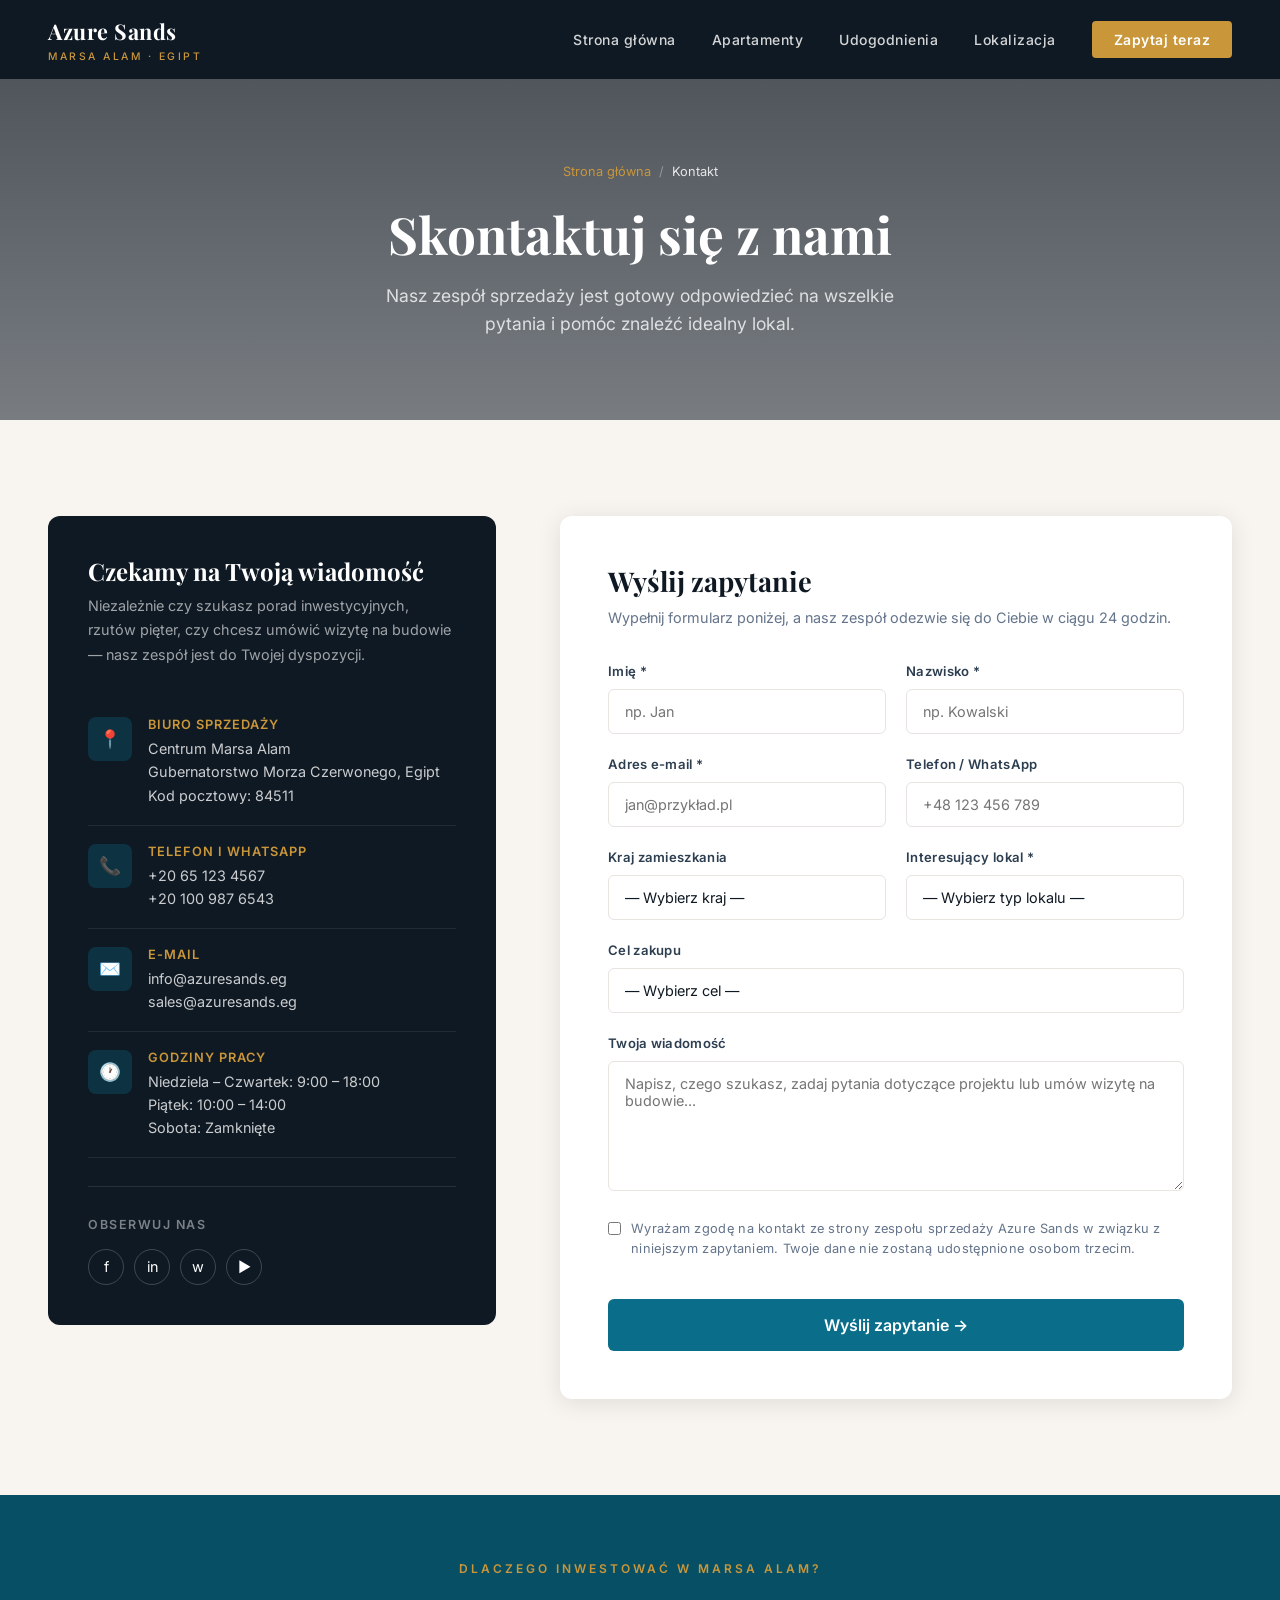
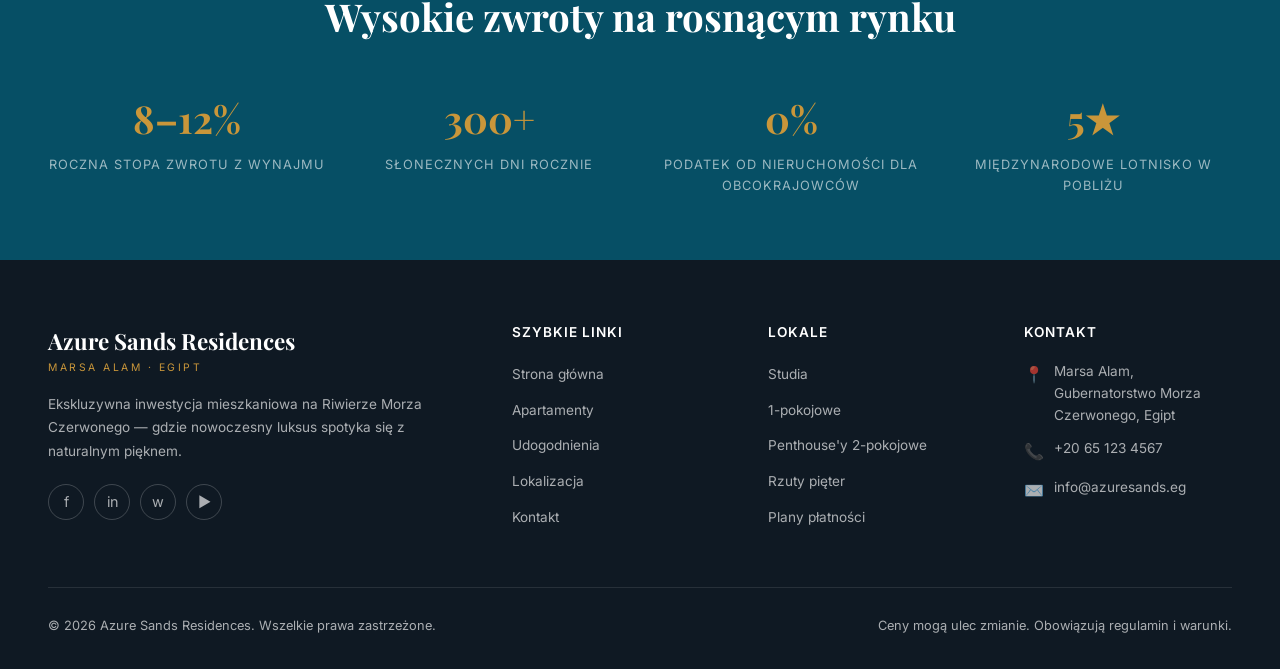
==== contact.html @ 4e87cbf1 "Test1" ====
<!DOCTYPE html>
<html lang="pl">
<head>
  <meta charset="UTF-8" />
  <meta name="viewport" content="width=device-width, initial-scale=1.0" />
  <title>Kontakt — Azure Sands Residences</title>
  <link rel="stylesheet" href="styles.css" />
  <link rel="icon" href="data:image/svg+xml,<svg xmlns='http://www.w3.org/2000/svg' viewBox='0 0 100 100'><text y='.9em' font-size='90'>🏖️</text></svg>" />
</head>
<body>

  <!-- NAVBAR -->
  <nav class="navbar solid" id="navbar">
    <a href="index.html" class="nav-logo">
      <span class="brand">Azure Sands</span>
      <span class="tagline">Marsa Alam · Egipt</span>
    </a>
    <ul class="nav-links">
      <li><a href="index.html">Strona główna</a></li>
      <li><a href="index.html#apartments">Apartamenty</a></li>
      <li><a href="index.html#amenities">Udogodnienia</a></li>
      <li><a href="location.html">Lokalizacja</a></li>
      <li><a href="contact.html" class="nav-cta active">Zapytaj teraz</a></li>
    </ul>
    <div class="nav-hamburger" onclick="toggleMenu()">
      <span></span><span></span><span></span>
    </div>
  </nav>

  <!-- PAGE HERO -->
  <div class="page-hero">
    <div class="page-hero-bg" style="background-image:url('https://images.unsplash.com/photo-1507525428034-b723cf961d3e?w=1400&q=80')"></div>
    <div class="page-hero-overlay"></div>
    <div class="page-hero-content">
      <div class="breadcrumb">
        <a href="index.html">Strona główna</a>
        <span>/</span>
        <span style="color:rgba(255,255,255,0.85)">Kontakt</span>
      </div>
      <h1>Skontaktuj się z nami</h1>
      <p>Nasz zespół sprzedaży jest gotowy odpowiedzieć na wszelkie pytania i pomóc znaleźć idealny lokal.</p>
    </div>
  </div>

  <!-- CONTACT SECTION -->
  <section class="contact-section">
    <div class="container">
      <div class="contact-grid">

        <!-- LEFT: Info Card -->
        <div class="contact-info-card">
          <h3>Czekamy na Twoją wiadomość</h3>
          <p>Niezależnie czy szukasz porad inwestycyjnych, rzutów pięter, czy chcesz umówić wizytę na budowie — nasz zespół jest do Twojej dyspozycji.</p>

          <div class="info-item">
            <div class="info-icon">📍</div>
            <div>
              <h4>Biuro sprzedaży</h4>
              <p>Centrum Marsa Alam<br />Gubernatorstwo Morza Czerwonego, Egipt<br />Kod pocztowy: 84511</p>
            </div>
          </div>

          <div class="info-item">
            <div class="info-icon">📞</div>
            <div>
              <h4>Telefon i WhatsApp</h4>
              <p>+20 65 123 4567<br />+20 100 987 6543</p>
            </div>
          </div>

          <div class="info-item">
            <div class="info-icon">✉️</div>
            <div>
              <h4>E-mail</h4>
              <p>info@azuresands.eg<br />sales@azuresands.eg</p>
            </div>
          </div>

          <div class="info-item">
            <div class="info-icon">🕐</div>
            <div>
              <h4>Godziny pracy</h4>
              <p>Niedziela – Czwartek: 9:00 – 18:00<br />Piątek: 10:00 – 14:00<br />Sobota: Zamknięte</p>
            </div>
          </div>

          <div style="margin-top:28px; padding-top:28px; border-top:1px solid rgba(255,255,255,0.1);">
            <p style="font-size:0.78rem;color:rgba(255,255,255,0.45);margin-bottom:14px;text-transform:uppercase;letter-spacing:1.5px;font-weight:600;">Obserwuj nas</p>
            <div class="social-links">
              <div class="social-link" title="Facebook">f</div>
              <div class="social-link" title="Instagram">in</div>
              <div class="social-link" title="WhatsApp">w</div>
              <div class="social-link" title="YouTube">▶</div>
            </div>
          </div>
        </div>

        <!-- RIGHT: Form Card -->
        <div class="form-card" id="formCard">
          <h3>Wyślij zapytanie</h3>
          <p>Wypełnij formularz poniżej, a nasz zespół odezwie się do Ciebie w ciągu 24 godzin.</p>

          <form id="contactForm" onsubmit="submitForm(event)" novalidate>
            <div class="form-row">
              <div class="form-group">
                <label for="firstName">Imię *</label>
                <input type="text" id="firstName" name="firstName" placeholder="np. Jan" required />
              </div>
              <div class="form-group">
                <label for="lastName">Nazwisko *</label>
                <input type="text" id="lastName" name="lastName" placeholder="np. Kowalski" required />
              </div>
            </div>

            <div class="form-row">
              <div class="form-group">
                <label for="email">Adres e-mail *</label>
                <input type="email" id="email" name="email" placeholder="jan@przykład.pl" required />
              </div>
              <div class="form-group">
                <label for="phone">Telefon / WhatsApp</label>
                <input type="tel" id="phone" name="phone" placeholder="+48 123 456 789" />
              </div>
            </div>

            <div class="form-row">
              <div class="form-group">
                <label for="country">Kraj zamieszkania</label>
                <select id="country" name="country">
                  <option value="">— Wybierz kraj —</option>
                  <option>Egipt</option>
                  <option>Polska</option>
                  <option>Wielka Brytania</option>
                  <option>Niemcy</option>
                  <option>Rosja</option>
                  <option>Arabia Saudyjska</option>
                  <option>ZEA</option>
                  <option>USA</option>
                  <option>Francja</option>
                  <option>Włochy</option>
                  <option>Inne</option>
                </select>
              </div>
              <div class="form-group">
                <label for="unitType">Interesujący lokal *</label>
                <select id="unitType" name="unitType" required>
                  <option value="">— Wybierz typ lokalu —</option>
                  <option value="studio">Studio (od 54 900 $)</option>
                  <option value="1bed">1-pokojowy (od 89 500 $)</option>
                  <option value="2bed">Penthouse 2-pokojowy (od 149 000 $)</option>
                  <option value="any">Otwarty na wszystkie opcje</option>
                </select>
              </div>
            </div>

            <div class="form-group">
              <label for="purpose">Cel zakupu</label>
              <select id="purpose" name="purpose">
                <option value="">— Wybierz cel —</option>
                <option value="holiday">Wakacje / drugi dom</option>
                <option value="investment">Inwestycja / dochód z wynajmu</option>
                <option value="permanent">Stałe zamieszkanie</option>
                <option value="undecided">Jeszcze decyduję</option>
              </select>
            </div>

            <div class="form-group">
              <label for="message">Twoja wiadomość</label>
              <textarea id="message" name="message" placeholder="Napisz, czego szukasz, zadaj pytania dotyczące projektu lub umów wizytę na budowie..."></textarea>
            </div>

            <div class="form-group" style="display:flex;align-items:flex-start;gap:10px;margin-bottom:24px;">
              <input type="checkbox" id="consent" name="consent" required style="width:auto;margin-top:3px;flex-shrink:0;" />
              <label for="consent" style="font-size:0.8rem;font-weight:400;color:var(--gray);cursor:pointer;">
                Wyrażam zgodę na kontakt ze strony zespołu sprzedaży Azure Sands w związku z niniejszym zapytaniem. Twoje dane nie zostaną udostępnione osobom trzecim.
              </label>
            </div>

            <button type="submit" class="form-submit">Wyślij zapytanie &rarr;</button>
          </form>

          <!-- Success State -->
          <div class="form-success" id="formSuccess">
            <div class="icon">✅</div>
            <h3>Dziękujemy!</h3>
            <p style="color:var(--gray);margin-top:8px;">Twoje zapytanie zostało odebrane. Członek naszego zespołu sprzedaży skontaktuje się z Tobą w ciągu 24 godzin.</p>
            <a href="index.html" class="btn-primary" style="display:inline-flex;margin-top:28px;">Powrót do strony głównej</a>
          </div>
        </div>

      </div>
    </div>
  </section>

  <!-- WHY INVEST STRIP -->
  <section style="background:var(--primary-dark);padding:64px 48px;">
    <div class="container">
      <div style="text-align:center;margin-bottom:48px;">
        <div class="section-label" style="color:var(--secondary);">Dlaczego inwestować w Marsa Alam?</div>
        <h2 class="section-title" style="color:#fff;">Wysokie zwroty na rosnącym rynku</h2>
      </div>
      <div style="display:grid;grid-template-columns:repeat(4,1fr);gap:24px;">
        <div style="text-align:center;color:#fff;">
          <div style="font-family:'Playfair Display',serif;font-size:2.4rem;font-weight:700;color:var(--secondary);">8–12%</div>
          <div style="font-size:0.8rem;color:rgba(255,255,255,0.6);margin-top:6px;text-transform:uppercase;letter-spacing:1px;">Roczna stopa zwrotu z wynajmu</div>
        </div>
        <div style="text-align:center;color:#fff;">
          <div style="font-family:'Playfair Display',serif;font-size:2.4rem;font-weight:700;color:var(--secondary);">300+</div>
          <div style="font-size:0.8rem;color:rgba(255,255,255,0.6);margin-top:6px;text-transform:uppercase;letter-spacing:1px;">Słonecznych dni rocznie</div>
        </div>
        <div style="text-align:center;color:#fff;">
          <div style="font-family:'Playfair Display',serif;font-size:2.4rem;font-weight:700;color:var(--secondary);">0%</div>
          <div style="font-size:0.8rem;color:rgba(255,255,255,0.6);margin-top:6px;text-transform:uppercase;letter-spacing:1px;">Podatek od nieruchomości dla obcokrajowców</div>
        </div>
        <div style="text-align:center;color:#fff;">
          <div style="font-family:'Playfair Display',serif;font-size:2.4rem;font-weight:700;color:var(--secondary);">5★</div>
          <div style="font-size:0.8rem;color:rgba(255,255,255,0.6);margin-top:6px;text-transform:uppercase;letter-spacing:1px;">Międzynarodowe lotnisko w pobliżu</div>
        </div>
      </div>
    </div>
  </section>

  <!-- FOOTER -->
  <footer>
    <div class="footer-grid">
      <div class="footer-brand">
        <div class="brand">Azure Sands Residences</div>
        <div class="tagline">Marsa Alam · Egipt</div>
        <p>Ekskluzywna inwestycja mieszkaniowa na Riwierze Morza Czerwonego — gdzie nowoczesny luksus spotyka się z naturalnym pięknem.</p>
        <div class="social-links">
          <div class="social-link">f</div>
          <div class="social-link">in</div>
          <div class="social-link">w</div>
          <div class="social-link">▶</div>
        </div>
      </div>
      <div class="footer-col">
        <h4>Szybkie linki</h4>
        <ul>
          <li><a href="index.html">Strona główna</a></li>
          <li><a href="index.html#apartments">Apartamenty</a></li>
          <li><a href="index.html#amenities">Udogodnienia</a></li>
          <li><a href="location.html">Lokalizacja</a></li>
          <li><a href="contact.html">Kontakt</a></li>
        </ul>
      </div>
      <div class="footer-col">
        <h4>Lokale</h4>
        <ul>
          <li><a href="contact.html">Studia</a></li>
          <li><a href="contact.html">1-pokojowe</a></li>
          <li><a href="contact.html">Penthouse'y 2-pokojowe</a></li>
          <li><a href="contact.html">Rzuty pięter</a></li>
          <li><a href="contact.html">Plany płatności</a></li>
        </ul>
      </div>
      <div class="footer-col">
        <h4>Kontakt</h4>
        <div class="footer-contact-item">
          <span class="icon">📍</span>
          <span>Marsa Alam, Gubernatorstwo Morza Czerwonego, Egipt</span>
        </div>
        <div class="footer-contact-item">
          <span class="icon">📞</span>
          <span>+20 65 123 4567</span>
        </div>
        <div class="footer-contact-item">
          <span class="icon">✉️</span>
          <span>info@azuresands.eg</span>
        </div>
      </div>
    </div>
    <div class="footer-bottom">
      <span>© 2026 Azure Sands Residences. Wszelkie prawa zastrzeżone.</span>
      <span>Ceny mogą ulec zmianie. Obowiązują regulamin i warunki.</span>
    </div>
  </footer>

  <script>
    // Mobile menu
    function toggleMenu() {
      const links = document.querySelector('.nav-links');
      const isOpen = links.style.display === 'flex';
      links.style.display = isOpen ? '' : 'flex';
      if (!isOpen) {
        links.style.flexDirection = 'column';
        links.style.position = 'fixed';
        links.style.top = '64px';
        links.style.left = '0';
        links.style.right = '0';
        links.style.background = 'rgba(9,17,26,0.97)';
        links.style.padding = '24px 24px 32px';
        links.style.gap = '24px';
        links.style.backdropFilter = 'blur(12px)';
      }
    }

    // Form submission
    function submitForm(e) {
      e.preventDefault();
      const form = document.getElementById('contactForm');
      const success = document.getElementById('formSuccess');

      // Basic validation
      const required = form.querySelectorAll('[required]');
      let valid = true;
      required.forEach(field => {
        field.style.borderColor = '';
        if (field.type === 'checkbox' && !field.checked) {
          field.style.outlineColor = 'red';
          valid = false;
        } else if (field.type !== 'checkbox' && !field.value.trim()) {
          field.style.borderColor = '#e05c2a';
          valid = false;
        }
      });

      if (!valid) return;

      // Show success state
      form.style.display = 'none';
      success.style.display = 'block';
    }

    // Highlight active field labels
    document.querySelectorAll('.form-group input, .form-group select, .form-group textarea').forEach(el => {
      el.addEventListener('focus', () => {
        el.closest('.form-group').querySelector('label').style.color = 'var(--primary)';
      });
      el.addEventListener('blur', () => {
        el.closest('.form-group').querySelector('label').style.color = '';
      });
    });
  </script>
</body>
</html>
---- styles.css ----
@import url('https://fonts.googleapis.com/css2?family=Playfair+Display:ital,wght@0,400;0,600;0,700;1,400&family=Inter:wght@300;400;500;600&display=swap');

:root {
  --primary: #0a6e8a;
  --primary-dark: #064f65;
  --primary-light: #e8f4f8;
  --secondary: #c9963a;
  --secondary-light: #f7eedd;
  --dark: #0f1923;
  --mid: #2c3e50;
  --gray: #64748b;
  --light-gray: #e8e4df;
  --light: #f8f5f1;
  --white: #ffffff;
  --shadow: 0 4px 24px rgba(0,0,0,0.10);
  --shadow-lg: 0 12px 40px rgba(0,0,0,0.15);
}

* { margin: 0; padding: 0; box-sizing: border-box; }

html { scroll-behavior: smooth; }

body {
  font-family: 'Inter', sans-serif;
  color: var(--dark);
  background: var(--white);
  line-height: 1.6;
}

h1, h2, h3, h4, h5 {
  font-family: 'Playfair Display', serif;
  line-height: 1.25;
}

a { text-decoration: none; color: inherit; }

img { display: block; max-width: 100%; }

/* ─── NAVBAR ─────────────────────────────────────────── */
.navbar {
  position: fixed;
  top: 0; left: 0; right: 0;
  z-index: 999;
  padding: 22px 48px;
  display: flex;
  align-items: center;
  justify-content: space-between;
  transition: background 0.35s, padding 0.35s, box-shadow 0.35s;
}

.navbar.scrolled {
  background: rgba(9, 17, 26, 0.96);
  backdrop-filter: blur(12px);
  padding: 14px 48px;
  box-shadow: var(--shadow);
}

.navbar.solid {
  background: var(--dark);
  padding: 14px 48px;
}

.nav-logo {
  display: flex;
  flex-direction: column;
}

.nav-logo .brand {
  font-family: 'Playfair Display', serif;
  font-size: 1.35rem;
  font-weight: 700;
  color: var(--white);
  letter-spacing: 0.5px;
}

.nav-logo .tagline {
  font-size: 0.65rem;
  color: var(--secondary);
  letter-spacing: 2.5px;
  text-transform: uppercase;
  font-weight: 500;
}

.nav-links {
  display: flex;
  align-items: center;
  gap: 36px;
  list-style: none;
}

.nav-links a {
  color: rgba(255,255,255,0.82);
  font-size: 0.875rem;
  font-weight: 500;
  letter-spacing: 0.5px;
  transition: color 0.2s;
  position: relative;
}

.nav-links a::after {
  content: '';
  position: absolute;
  bottom: -4px; left: 0;
  width: 0; height: 2px;
  background: var(--secondary);
  transition: width 0.25s;
}

.nav-links a:hover,
.nav-links a.active { color: var(--white); }
.nav-links a:hover::after,
.nav-links a.active::after { width: 100%; }

.nav-cta {
  background: var(--secondary);
  color: var(--white) !important;
  padding: 10px 22px;
  border-radius: 4px;
  font-weight: 600 !important;
  transition: background 0.2s, transform 0.2s !important;
}

.nav-cta::after { display: none !important; }

.nav-cta:hover {
  background: #b5832f !important;
  transform: translateY(-1px);
}

.nav-hamburger {
  display: none;
  flex-direction: column;
  gap: 5px;
  cursor: pointer;
  padding: 4px;
}

.nav-hamburger span {
  display: block;
  width: 24px; height: 2px;
  background: var(--white);
  border-radius: 2px;
  transition: all 0.3s;
}

/* ─── HERO ────────────────────────────────────────────── */
.hero {
  position: relative;
  min-height: 100vh;
  display: flex;
  align-items: center;
  overflow: hidden;
}

.hero-bg {
  position: absolute;
  inset: 0;
  background-image: url('https://images.unsplash.com/photo-1580587771525-78b9dba3b914?w=1800&q=80');
  background-size: cover;
  background-position: center;
  transform: scale(1.05);
  animation: heroZoom 12s ease-out forwards;
}

@keyframes heroZoom {
  from { transform: scale(1.08); }
  to   { transform: scale(1.00); }
}

.hero-overlay {
  position: absolute;
  inset: 0;
  background: linear-gradient(
    135deg,
    rgba(9,17,26,0.82) 0%,
    rgba(9,17,26,0.55) 55%,
    rgba(10,110,138,0.30) 100%
  );
}

.hero-content {
  position: relative;
  z-index: 2;
  max-width: 1200px;
  margin: 0 auto;
  padding: 140px 48px 80px;
  width: 100%;
}

.hero-badge {
  display: inline-flex;
  align-items: center;
  gap: 8px;
  background: rgba(201,150,58,0.18);
  border: 1px solid rgba(201,150,58,0.5);
  color: var(--secondary);
  font-size: 0.75rem;
  font-weight: 600;
  letter-spacing: 2px;
  text-transform: uppercase;
  padding: 8px 16px;
  border-radius: 30px;
  margin-bottom: 28px;
  backdrop-filter: blur(8px);
}

.hero-badge::before {
  content: '';
  width: 7px; height: 7px;
  border-radius: 50%;
  background: var(--secondary);
  animation: pulse 2s infinite;
}

@keyframes pulse {
  0%, 100% { opacity: 1; transform: scale(1); }
  50% { opacity: 0.5; transform: scale(0.8); }
}

.hero h1 {
  font-size: clamp(2.4rem, 5vw, 4.2rem);
  color: var(--white);
  max-width: 680px;
  margin-bottom: 24px;
  font-weight: 700;
}

.hero h1 em {
  font-style: italic;
  color: var(--secondary);
}

.hero p {
  font-size: 1.1rem;
  color: rgba(255,255,255,0.80);
  max-width: 520px;
  margin-bottom: 44px;
  font-weight: 300;
  line-height: 1.75;
}

.hero-actions {
  display: flex;
  gap: 16px;
  flex-wrap: wrap;
}

.btn-primary {
  display: inline-flex;
  align-items: center;
  gap: 8px;
  background: var(--secondary);
  color: var(--white);
  font-family: 'Inter', sans-serif;
  font-weight: 600;
  font-size: 0.9rem;
  padding: 15px 32px;
  border-radius: 4px;
  border: none;
  cursor: pointer;
  transition: background 0.2s, transform 0.2s, box-shadow 0.2s;
  letter-spacing: 0.3px;
}

.btn-primary:hover {
  background: #b5832f;
  transform: translateY(-2px);
  box-shadow: 0 8px 24px rgba(201,150,58,0.35);
}

.btn-outline {
  display: inline-flex;
  align-items: center;
  gap: 8px;
  background: transparent;
  color: var(--white);
  font-family: 'Inter', sans-serif;
  font-weight: 500;
  font-size: 0.9rem;
  padding: 15px 32px;
  border-radius: 4px;
  border: 1.5px solid rgba(255,255,255,0.45);
  cursor: pointer;
  transition: border-color 0.2s, background 0.2s;
  letter-spacing: 0.3px;
}

.btn-outline:hover {
  border-color: rgba(255,255,255,0.85);
  background: rgba(255,255,255,0.08);
}

.hero-stats {
  position: absolute;
  bottom: 48px;
  right: 48px;
  display: flex;
  gap: 1px;
  background: rgba(255,255,255,0.12);
  border-radius: 8px;
  overflow: hidden;
  backdrop-filter: blur(10px);
  border: 1px solid rgba(255,255,255,0.15);
}

.stat-item {
  padding: 20px 32px;
  text-align: center;
  border-right: 1px solid rgba(255,255,255,0.12);
}

.stat-item:last-child { border-right: none; }

.stat-item .num {
  font-family: 'Playfair Display', serif;
  font-size: 1.9rem;
  font-weight: 700;
  color: var(--white);
  display: block;
}

.stat-item .label {
  font-size: 0.7rem;
  color: rgba(255,255,255,0.6);
  text-transform: uppercase;
  letter-spacing: 1.5px;
  margin-top: 2px;
}

/* ─── SECTION BASE ────────────────────────────────────── */
section {
  padding: 96px 48px;
}

.container {
  max-width: 1200px;
  margin: 0 auto;
}

.section-label {
  font-size: 0.75rem;
  font-weight: 600;
  letter-spacing: 3px;
  text-transform: uppercase;
  color: var(--secondary);
  margin-bottom: 14px;
}

.section-title {
  font-size: clamp(1.8rem, 3vw, 2.8rem);
  font-weight: 700;
  color: var(--dark);
  margin-bottom: 16px;
}

.section-sub {
  font-size: 1.05rem;
  color: var(--gray);
  max-width: 560px;
  line-height: 1.75;
}

.divider {
  width: 56px; height: 3px;
  background: var(--secondary);
  border-radius: 2px;
  margin: 20px 0;
}

/* ─── ABOUT / FEATURES ────────────────────────────────── */
.about-section {
  background: var(--light);
}

.about-grid {
  display: grid;
  grid-template-columns: 1fr 1fr;
  gap: 72px;
  align-items: center;
}

.about-images {
  position: relative;
  height: 540px;
}

.about-img-main {
  position: absolute;
  top: 0; left: 0;
  width: 75%; height: 78%;
  object-fit: cover;
  border-radius: 8px;
  box-shadow: var(--shadow-lg);
}

.about-img-accent {
  position: absolute;
  bottom: 0; right: 0;
  width: 58%; height: 52%;
  object-fit: cover;
  border-radius: 8px;
  box-shadow: var(--shadow-lg);
  border: 6px solid var(--white);
}

.about-badge {
  position: absolute;
  top: 44%;
  left: 62%;
  background: var(--secondary);
  color: var(--white);
  padding: 18px 22px;
  border-radius: 8px;
  text-align: center;
  box-shadow: var(--shadow);
  z-index: 2;
}

.about-badge .big { font-size: 1.8rem; font-weight: 700; font-family: 'Playfair Display', serif; }
.about-badge .small { font-size: 0.7rem; letter-spacing: 1.5px; text-transform: uppercase; opacity: 0.9; }

.features-list {
  margin-top: 36px;
  display: grid;
  grid-template-columns: 1fr 1fr;
  gap: 20px;
}

.feature-item {
  display: flex;
  align-items: flex-start;
  gap: 12px;
}

.feature-icon {
  width: 38px; height: 38px;
  border-radius: 8px;
  background: var(--primary-light);
  display: flex; align-items: center; justify-content: center;
  flex-shrink: 0;
  font-size: 1rem;
}

.feature-item h4 { font-size: 0.9rem; font-weight: 600; margin-bottom: 2px; font-family: 'Inter', sans-serif; }
.feature-item p { font-size: 0.8rem; color: var(--gray); }

/* ─── APARTMENTS ──────────────────────────────────────── */
.apartments-section { background: var(--white); }

.section-header {
  display: flex;
  justify-content: space-between;
  align-items: flex-end;
  margin-bottom: 56px;
}

.apartments-grid {
  display: grid;
  grid-template-columns: repeat(3, 1fr);
  gap: 28px;
}

.apt-card {
  border-radius: 10px;
  overflow: hidden;
  box-shadow: var(--shadow);
  transition: transform 0.3s, box-shadow 0.3s;
  background: var(--white);
  border: 1px solid var(--light-gray);
}

.apt-card:hover {
  transform: translateY(-6px);
  box-shadow: var(--shadow-lg);
}

.apt-card.featured {
  grid-column: span 1;
  border: 2px solid var(--secondary);
}

.apt-img-wrap {
  position: relative;
  height: 220px;
  overflow: hidden;
}

.apt-img-wrap img {
  width: 100%; height: 100%;
  object-fit: cover;
  transition: transform 0.5s;
}

.apt-card:hover .apt-img-wrap img { transform: scale(1.06); }

.apt-tag {
  position: absolute;
  top: 14px; left: 14px;
  background: var(--secondary);
  color: var(--white);
  font-size: 0.7rem;
  font-weight: 700;
  letter-spacing: 1px;
  text-transform: uppercase;
  padding: 5px 12px;
  border-radius: 3px;
}

.apt-tag.available { background: var(--primary); }
.apt-tag.limited { background: #e05c2a; }

.apt-body { padding: 24px; }

.apt-body h3 {
  font-size: 1.25rem;
  font-weight: 700;
  margin-bottom: 6px;
}

.apt-meta {
  display: flex;
  gap: 16px;
  margin: 12px 0 18px;
  flex-wrap: wrap;
}

.apt-meta span {
  display: flex;
  align-items: center;
  gap: 5px;
  font-size: 0.8rem;
  color: var(--gray);
}

.apt-price {
  display: flex;
  align-items: baseline;
  gap: 6px;
  margin-bottom: 18px;
}

.apt-price .amount {
  font-family: 'Playfair Display', serif;
  font-size: 1.6rem;
  font-weight: 700;
  color: var(--primary-dark);
}

.apt-price .currency { font-size: 0.9rem; color: var(--gray); }

.apt-price .from { font-size: 0.75rem; color: var(--gray); margin-right: 4px; }

.btn-apt {
  width: 100%;
  padding: 12px;
  border: 1.5px solid var(--primary);
  background: transparent;
  color: var(--primary);
  font-family: 'Inter', sans-serif;
  font-weight: 600;
  font-size: 0.85rem;
  border-radius: 4px;
  cursor: pointer;
  transition: all 0.2s;
}

.btn-apt:hover {
  background: var(--primary);
  color: var(--white);
}

/* ─── AMENITIES ───────────────────────────────────────── */
.amenities-section {
  background: var(--dark);
  color: var(--white);
  position: relative;
  overflow: hidden;
}

.amenities-section::before {
  content: '';
  position: absolute;
  top: -120px; right: -120px;
  width: 500px; height: 500px;
  border-radius: 50%;
  background: radial-gradient(circle, rgba(10,110,138,0.25) 0%, transparent 70%);
  pointer-events: none;
}

.amenities-section .section-title { color: var(--white); }
.amenities-section .section-sub { color: rgba(255,255,255,0.65); }

.amenities-grid {
  display: grid;
  grid-template-columns: repeat(4, 1fr);
  gap: 24px;
  margin-top: 56px;
}

.amenity-card {
  background: rgba(255,255,255,0.05);
  border: 1px solid rgba(255,255,255,0.10);
  border-radius: 10px;
  padding: 32px 24px;
  text-align: center;
  transition: background 0.25s, border-color 0.25s, transform 0.25s;
}

.amenity-card:hover {
  background: rgba(10,110,138,0.22);
  border-color: rgba(10,110,138,0.5);
  transform: translateY(-4px);
}

.amenity-icon { font-size: 2rem; margin-bottom: 14px; }
.amenity-card h4 { font-size: 1rem; font-weight: 600; color: var(--white); margin-bottom: 8px; font-family: 'Inter', sans-serif; }
.amenity-card p { font-size: 0.82rem; color: rgba(255,255,255,0.55); line-height: 1.6; }

/* ─── GALLERY ─────────────────────────────────────────── */
.gallery-section { background: var(--light); }

.gallery-grid {
  display: grid;
  grid-template-columns: 2fr 1fr 1fr;
  grid-template-rows: 260px 260px;
  gap: 14px;
  margin-top: 48px;
}

.gallery-item {
  overflow: hidden;
  border-radius: 8px;
  position: relative;
}

.gallery-item:first-child { grid-row: span 2; }

.gallery-item img {
  width: 100%; height: 100%;
  object-fit: cover;
  transition: transform 0.5s;
}

.gallery-item:hover img { transform: scale(1.06); }

.gallery-overlay {
  position: absolute;
  inset: 0;
  background: rgba(9,17,26,0);
  transition: background 0.3s;
  display: flex; align-items: center; justify-content: center;
}

.gallery-item:hover .gallery-overlay { background: rgba(9,17,26,0.35); }

.gallery-overlay span {
  color: var(--white);
  font-size: 2rem;
  opacity: 0;
  transform: scale(0.7);
  transition: all 0.3s;
}

.gallery-item:hover .gallery-overlay span { opacity: 1; transform: scale(1); }

/* ─── CTA BANNER ──────────────────────────────────────── */
.cta-section {
  padding: 72px 48px;
  background: linear-gradient(135deg, var(--primary-dark) 0%, var(--primary) 100%);
  text-align: center;
}

.cta-section h2 { color: var(--white); font-size: clamp(1.8rem, 3vw, 2.6rem); margin-bottom: 16px; }
.cta-section p { color: rgba(255,255,255,0.78); font-size: 1.05rem; margin-bottom: 36px; }
.cta-section .btn-primary { background: var(--secondary); font-size: 1rem; padding: 16px 40px; }

/* ─── FOOTER ──────────────────────────────────────────── */
footer {
  background: var(--dark);
  color: rgba(255,255,255,0.65);
  padding: 64px 48px 32px;
}

.footer-grid {
  display: grid;
  grid-template-columns: 2fr 1fr 1fr 1fr;
  gap: 48px;
  max-width: 1200px;
  margin: 0 auto 48px;
}

.footer-brand .brand {
  font-family: 'Playfair Display', serif;
  font-size: 1.4rem;
  color: var(--white);
  font-weight: 700;
}

.footer-brand .tagline {
  font-size: 0.65rem;
  color: var(--secondary);
  letter-spacing: 2.5px;
  text-transform: uppercase;
  margin-bottom: 16px;
}

.footer-brand p { font-size: 0.85rem; line-height: 1.75; margin-bottom: 20px; }

.social-links { display: flex; gap: 10px; }
.social-link {
  width: 36px; height: 36px;
  border-radius: 50%;
  border: 1px solid rgba(255,255,255,0.2);
  display: flex; align-items: center; justify-content: center;
  font-size: 0.9rem;
  transition: border-color 0.2s, background 0.2s;
  cursor: pointer;
}
.social-link:hover { border-color: var(--secondary); background: rgba(201,150,58,0.15); }

.footer-col h4 {
  font-family: 'Inter', sans-serif;
  font-weight: 600;
  font-size: 0.85rem;
  color: var(--white);
  letter-spacing: 1px;
  text-transform: uppercase;
  margin-bottom: 20px;
}

.footer-col ul { list-style: none; }
.footer-col ul li { margin-bottom: 10px; }
.footer-col ul li a { font-size: 0.85rem; transition: color 0.2s; }
.footer-col ul li a:hover { color: var(--secondary); }

.footer-contact-item {
  display: flex;
  align-items: flex-start;
  gap: 10px;
  font-size: 0.85rem;
  margin-bottom: 12px;
}

.footer-contact-item .icon { font-size: 1rem; margin-top: 1px; flex-shrink: 0; }

.footer-bottom {
  max-width: 1200px;
  margin: 0 auto;
  border-top: 1px solid rgba(255,255,255,0.1);
  padding-top: 28px;
  display: flex;
  justify-content: space-between;
  align-items: center;
  font-size: 0.8rem;
}

/* ─── PAGE HERO (inner pages) ─────────────────────────── */
.page-hero {
  padding: 160px 48px 80px;
  text-align: center;
  position: relative;
  overflow: hidden;
  min-height: 420px;
  display: flex;
  align-items: center;
  justify-content: center;
}

.page-hero-bg {
  position: absolute;
  inset: 0;
  background-size: cover;
  background-position: center;
}

.page-hero-overlay {
  position: absolute;
  inset: 0;
  background: linear-gradient(to bottom, rgba(9,17,26,0.75) 0%, rgba(9,17,26,0.55) 100%);
}

.page-hero-content {
  position: relative;
  z-index: 2;
}

.page-hero h1 { font-size: clamp(2rem, 4vw, 3.5rem); color: var(--white); margin-bottom: 16px; }
.page-hero p { font-size: 1.1rem; color: rgba(255,255,255,0.78); max-width: 520px; margin: 0 auto; }

/* ─── BREADCRUMB ──────────────────────────────────────── */
.breadcrumb {
  display: flex;
  align-items: center;
  gap: 8px;
  font-size: 0.8rem;
  color: rgba(255,255,255,0.55);
  justify-content: center;
  margin-bottom: 20px;
}

.breadcrumb a { color: var(--secondary); }
.breadcrumb span { color: rgba(255,255,255,0.35); }

/* ─── CONTACT PAGE ────────────────────────────────────── */
.contact-section { background: var(--light); }

.contact-grid {
  display: grid;
  grid-template-columns: 1fr 1.5fr;
  gap: 64px;
  align-items: start;
}

.contact-info-card {
  background: var(--dark);
  border-radius: 12px;
  padding: 40px;
  color: var(--white);
  position: sticky;
  top: 100px;
}

.contact-info-card h3 {
  font-size: 1.5rem;
  margin-bottom: 8px;
  color: var(--white);
}

.contact-info-card > p {
  color: rgba(255,255,255,0.6);
  font-size: 0.9rem;
  margin-bottom: 32px;
  line-height: 1.7;
}

.info-item {
  display: flex;
  align-items: flex-start;
  gap: 16px;
  padding: 18px 0;
  border-bottom: 1px solid rgba(255,255,255,0.08);
}

.info-item:last-of-type { border-bottom: none; }

.info-icon {
  width: 44px; height: 44px;
  border-radius: 8px;
  background: rgba(10,110,138,0.3);
  display: flex; align-items: center; justify-content: center;
  font-size: 1.1rem;
  flex-shrink: 0;
}

.info-item h4 { font-size: 0.8rem; font-weight: 600; color: var(--secondary); text-transform: uppercase; letter-spacing: 1px; font-family: 'Inter', sans-serif; margin-bottom: 4px; }
.info-item p { font-size: 0.9rem; color: rgba(255,255,255,0.78); line-height: 1.6; }

.form-card {
  background: var(--white);
  border-radius: 12px;
  padding: 48px;
  box-shadow: var(--shadow);
}

.form-card h3 { font-size: 1.7rem; margin-bottom: 8px; }
.form-card > p { color: var(--gray); font-size: 0.9rem; margin-bottom: 32px; }

.form-row { display: grid; grid-template-columns: 1fr 1fr; gap: 20px; }

.form-group { margin-bottom: 20px; }

.form-group label {
  display: block;
  font-size: 0.82rem;
  font-weight: 600;
  color: var(--mid);
  margin-bottom: 7px;
  letter-spacing: 0.3px;
}

.form-group input,
.form-group select,
.form-group textarea {
  width: 100%;
  padding: 13px 16px;
  border: 1.5px solid var(--light-gray);
  border-radius: 6px;
  font-family: 'Inter', sans-serif;
  font-size: 0.9rem;
  color: var(--dark);
  background: var(--white);
  transition: border-color 0.2s, box-shadow 0.2s;
  outline: none;
}

.form-group input:focus,
.form-group select:focus,
.form-group textarea:focus {
  border-color: var(--primary);
  box-shadow: 0 0 0 3px rgba(10,110,138,0.1);
}

.form-group textarea { resize: vertical; min-height: 130px; }

.form-group select { appearance: none; cursor: pointer; }

.form-submit {
  width: 100%;
  padding: 16px;
  background: var(--primary);
  color: var(--white);
  border: none;
  border-radius: 6px;
  font-family: 'Inter', sans-serif;
  font-size: 1rem;
  font-weight: 600;
  cursor: pointer;
  transition: background 0.2s, transform 0.2s;
  margin-top: 8px;
}

.form-submit:hover {
  background: var(--primary-dark);
  transform: translateY(-1px);
}

.form-success {
  display: none;
  text-align: center;
  padding: 40px;
}

.form-success .icon { font-size: 3.5rem; margin-bottom: 16px; }
.form-success h3 { font-size: 1.5rem; margin-bottom: 8px; }
.form-success p { color: var(--gray); }

/* ─── LOCATION PAGE ───────────────────────────────────── */
.map-section { background: var(--white); }

.map-container {
  border-radius: 12px;
  overflow: hidden;
  box-shadow: var(--shadow-lg);
  height: 520px;
  margin-top: 48px;
  position: relative;
}

.map-container iframe {
  width: 100%; height: 100%;
  border: none;
}

.map-overlay-info {
  position: absolute;
  top: 24px; left: 24px;
  background: var(--white);
  border-radius: 10px;
  padding: 20px 24px;
  box-shadow: var(--shadow-lg);
  max-width: 240px;
}

.map-overlay-info h4 { font-size: 1rem; margin-bottom: 4px; }
.map-overlay-info p { font-size: 0.8rem; color: var(--gray); line-height: 1.5; }
.map-overlay-info .coord { font-size: 0.72rem; color: var(--primary); margin-top: 8px; font-family: monospace; }

.distances-grid {
  display: grid;
  grid-template-columns: repeat(4, 1fr);
  gap: 20px;
  margin-top: 48px;
}

.distance-card {
  background: var(--light);
  border-radius: 10px;
  padding: 24px;
  text-align: center;
  border: 1px solid var(--light-gray);
  transition: border-color 0.2s, transform 0.2s;
}

.distance-card:hover { border-color: var(--primary); transform: translateY(-3px); }

.distance-icon { font-size: 1.8rem; margin-bottom: 10px; }
.distance-card h4 { font-size: 0.9rem; font-weight: 600; margin-bottom: 6px; font-family: 'Inter', sans-serif; }
.distance-card .km { font-family: 'Playfair Display', serif; font-size: 1.5rem; color: var(--primary); font-weight: 700; }
.distance-card .desc { font-size: 0.75rem; color: var(--gray); margin-top: 2px; }

.city-section { background: var(--light); }

.city-grid {
  display: grid;
  grid-template-columns: 1fr 1fr;
  gap: 72px;
  align-items: start;
}

.city-text { }

.city-highlights {
  display: grid;
  grid-template-columns: 1fr 1fr;
  gap: 16px;
  margin-top: 36px;
}

.highlight-card {
  background: var(--white);
  border-radius: 8px;
  padding: 20px;
  border-left: 3px solid var(--secondary);
  box-shadow: var(--shadow);
}

.highlight-card h4 { font-size: 0.9rem; font-weight: 600; margin-bottom: 5px; font-family: 'Inter', sans-serif; }
.highlight-card p { font-size: 0.8rem; color: var(--gray); line-height: 1.55; }

.city-imgs {
  display: grid;
  grid-template-columns: 1fr 1fr;
  grid-template-rows: 200px 200px;
  gap: 14px;
}

.city-imgs img {
  width: 100%; height: 100%;
  object-fit: cover;
  border-radius: 8px;
  box-shadow: var(--shadow);
  transition: transform 0.35s;
}

.city-imgs img:first-child {
  grid-row: span 2;
}

.city-imgs img:hover { transform: scale(1.02); }

.climate-section { background: var(--white); }

.climate-grid {
  display: grid;
  grid-template-columns: repeat(4, 1fr);
  gap: 20px;
  margin-top: 48px;
}

.climate-card {
  text-align: center;
  padding: 32px 20px;
  border-radius: 10px;
  background: var(--light);
  border: 1px solid var(--light-gray);
}

.climate-card .month { font-size: 0.75rem; text-transform: uppercase; letter-spacing: 1.5px; color: var(--gray); margin-bottom: 12px; font-weight: 600; }
.climate-card .temp { font-family: 'Playfair Display', serif; font-size: 2rem; font-weight: 700; color: var(--primary); }
.climate-card .temp sup { font-size: 1rem; }
.climate-card .desc { font-size: 0.78rem; color: var(--gray); margin-top: 6px; }
.climate-card .icon { font-size: 1.6rem; margin-bottom: 8px; }

/* ─── RESPONSIVE ──────────────────────────────────────── */
@media (max-width: 1024px) {
  .apartments-grid { grid-template-columns: 1fr 1fr; }
  .amenities-grid { grid-template-columns: repeat(2, 1fr); }
  .footer-grid { grid-template-columns: 1fr 1fr; }
  .distances-grid { grid-template-columns: repeat(2, 1fr); }
  .climate-grid { grid-template-columns: repeat(2, 1fr); }
}

@media (max-width: 768px) {
  .navbar { padding: 18px 24px; }
  .navbar.scrolled, .navbar.solid { padding: 14px 24px; }
  .nav-links { display: none; }
  .nav-hamburger { display: flex; }

  section { padding: 64px 24px; }
  .hero-content { padding: 120px 24px 60px; }
  .hero-stats { position: static; margin-top: 40px; }

  .about-grid, .contact-grid, .city-grid { grid-template-columns: 1fr; gap: 40px; }
  .about-images { height: 340px; }
  .apartments-grid { grid-template-columns: 1fr; }
  .amenities-grid { grid-template-columns: 1fr; }
  .gallery-grid { grid-template-columns: 1fr; grid-template-rows: auto; }
  .gallery-item:first-child { grid-row: auto; }
  .gallery-item { height: 220px; }
  .footer-grid { grid-template-columns: 1fr; }
  .distances-grid { grid-template-columns: 1fr 1fr; }
  .climate-grid { grid-template-columns: 1fr 1fr; }
  .form-row { grid-template-columns: 1fr; }
  .hero-stats { flex-wrap: wrap; }
  .features-list { grid-template-columns: 1fr; }
  .section-header { flex-direction: column; align-items: flex-start; gap: 16px; }
  .city-imgs { grid-template-columns: 1fr; grid-template-rows: 220px 180px 180px; }
  .city-imgs img:first-child { grid-row: auto; }
  .contact-info-card { position: static; }
  .page-hero { padding: 140px 24px 60px; }
  footer { padding: 48px 24px 24px; }
  .footer-bottom { flex-direction: column; gap: 12px; text-align: center; }
  .cta-section { padding: 56px 24px; }
}
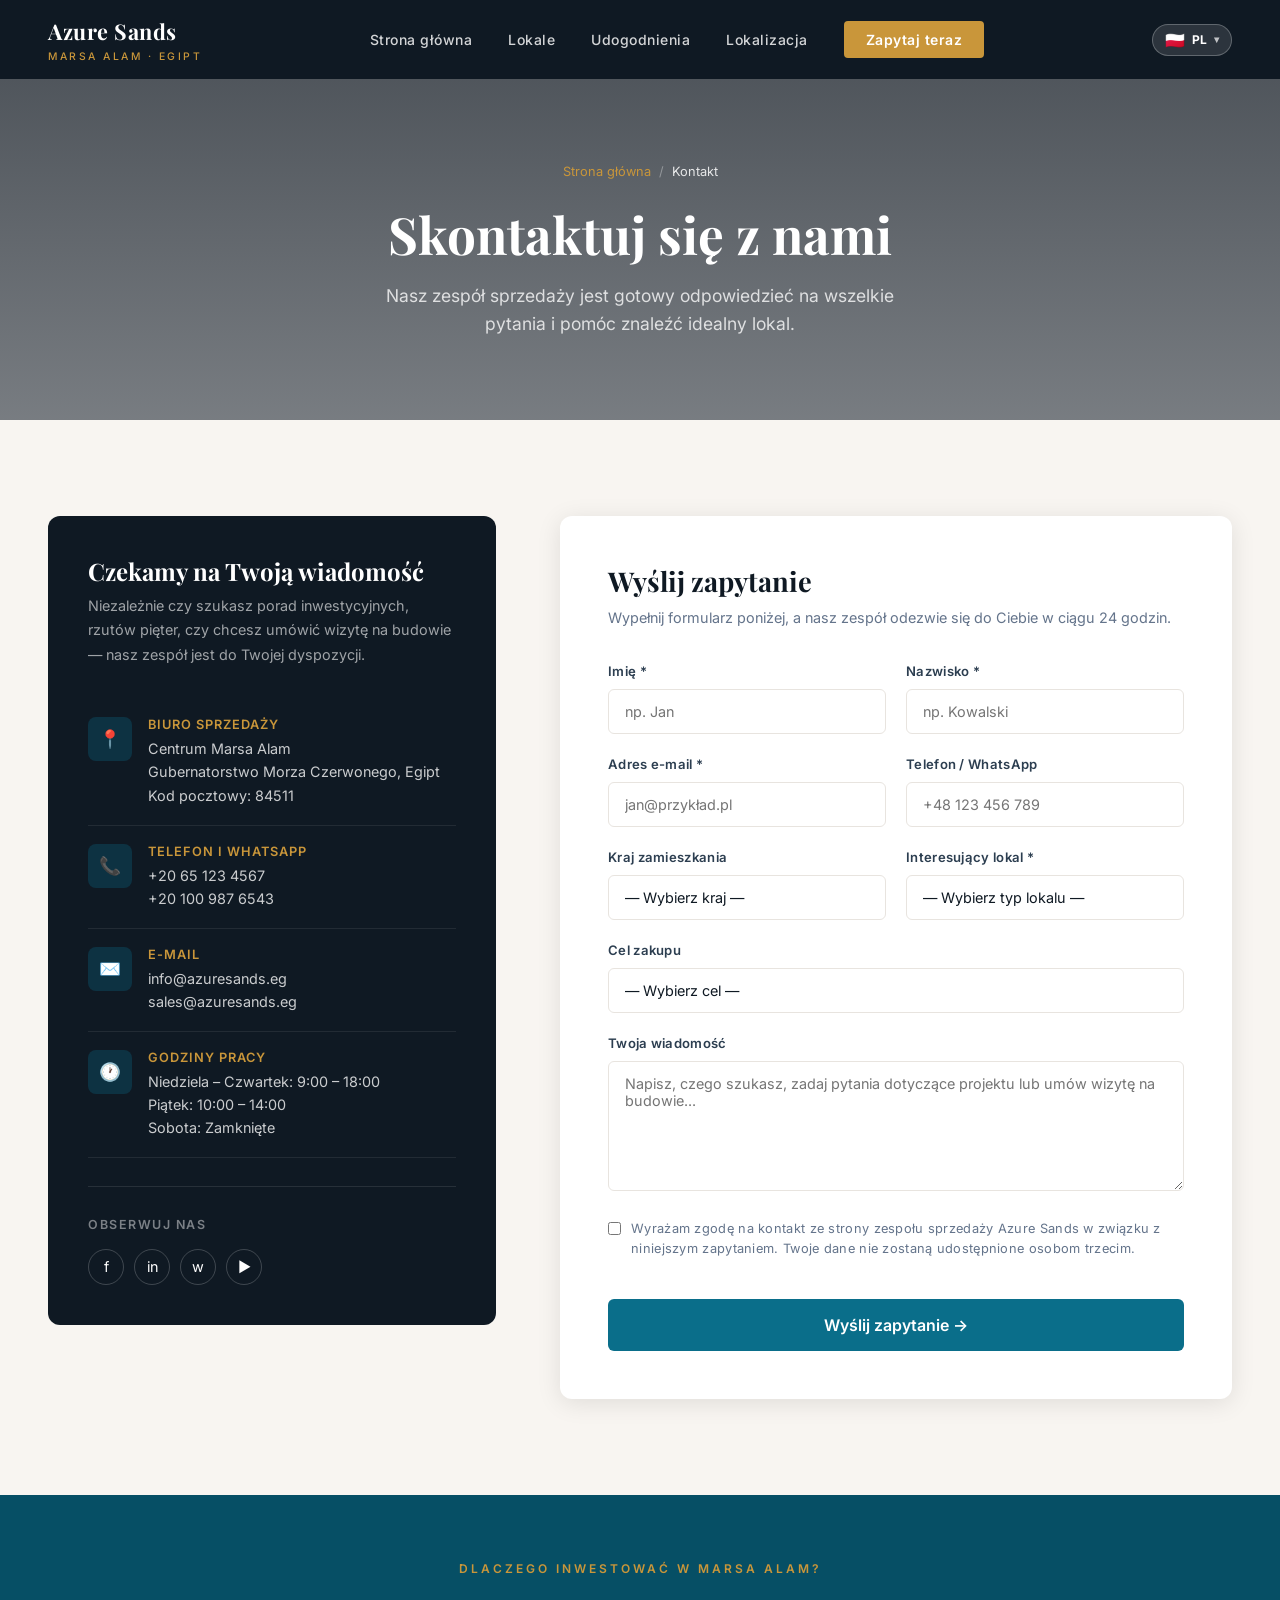
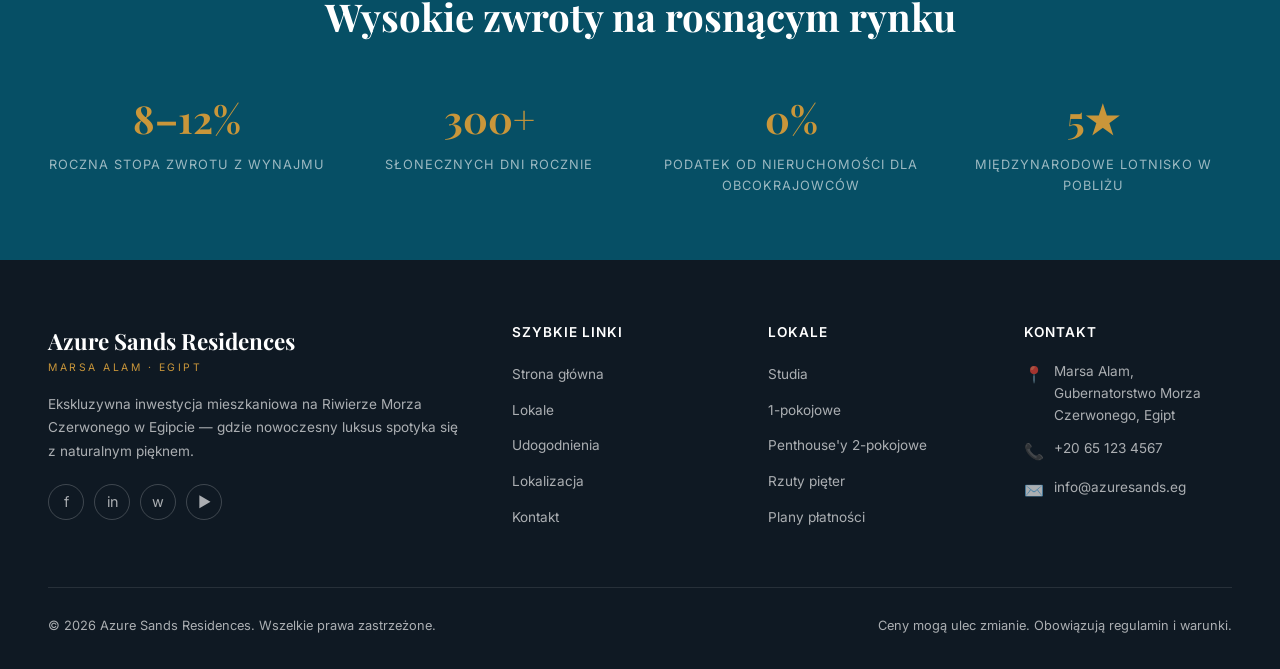
==== commit 41cf2752: "test3" ====
--- a/contact.html
+++ b/contact.html
@@ -13,15 +13,30 @@
   <nav class="navbar solid" id="navbar">
     <a href="index.html" class="nav-logo">
       <span class="brand">Azure Sands</span>
-      <span class="tagline">Marsa Alam · Egipt</span>
+      <span class="tagline" data-i18n="nav.tagline">Marsa Alam · Egipt</span>
     </a>
     <ul class="nav-links">
-      <li><a href="index.html">Strona główna</a></li>
-      <li><a href="index.html#apartments">Apartamenty</a></li>
-      <li><a href="index.html#amenities">Udogodnienia</a></li>
-      <li><a href="location.html">Lokalizacja</a></li>
-      <li><a href="contact.html" class="nav-cta active">Zapytaj teraz</a></li>
+      <li><a href="index.html" data-i18n="nav.home">Strona główna</a></li>
+      <li><a href="units.html" data-i18n="nav.units">Lokale</a></li>
+      <li><a href="index.html#amenities" data-i18n="nav.amenities">Udogodnienia</a></li>
+      <li><a href="location.html" data-i18n="nav.location">Lokalizacja</a></li>
+      <li><a href="contact.html" class="nav-cta active" data-i18n="nav.cta">Zapytaj teraz</a></li>
     </ul>
+    <div class="lang-switcher" id="langSwitcher">
+      <button class="lang-btn" onclick="toggleLangMenu()">
+        <span class="lang-flag" id="langFlag">🇵🇱</span>
+        <span class="lang-code" id="langCode">PL</span>
+        <span class="lang-chevron">▾</span>
+      </button>
+      <ul class="lang-menu" id="langMenu">
+        <li data-lang="pl" onclick="setLanguage('pl')"><span>🇵🇱</span> Polski</li>
+        <li data-lang="en" onclick="setLanguage('en')"><span>🇬🇧</span> English</li>
+        <li data-lang="de" onclick="setLanguage('de')"><span>🇩🇪</span> Deutsch</li>
+        <li data-lang="it" onclick="setLanguage('it')"><span>🇮🇹</span> Italiano</li>
+        <li data-lang="fr" onclick="setLanguage('fr')"><span>🇫🇷</span> Français</li>
+        <li data-lang="es" onclick="setLanguage('es')"><span>🇪🇸</span> Español</li>
+      </ul>
+    </div>
     <div class="nav-hamburger" onclick="toggleMenu()">
       <span></span><span></span><span></span>
     </div>
@@ -33,12 +48,12 @@
     <div class="page-hero-overlay"></div>
     <div class="page-hero-content">
       <div class="breadcrumb">
-        <a href="index.html">Strona główna</a>
+        <a href="index.html" data-i18n="bread.home">Strona główna</a>
         <span>/</span>
-        <span style="color:rgba(255,255,255,0.85)">Kontakt</span>
-      </div>
-      <h1>Skontaktuj się z nami</h1>
-      <p>Nasz zespół sprzedaży jest gotowy odpowiedzieć na wszelkie pytania i pomóc znaleźć idealny lokal.</p>
+        <span style="color:rgba(255,255,255,0.85)" data-i18n="bread.contact">Kontakt</span>
+      </div>
+      <h1 data-i18n="con.hero.title">Skontaktuj się z nami</h1>
+      <p data-i18n="con.hero.desc">Nasz zespół sprzedaży jest gotowy odpowiedzieć na wszelkie pytania i pomóc znaleźć idealny lokal.</p>
     </div>
   </div>
 
@@ -49,21 +64,21 @@
 
         <!-- LEFT: Info Card -->
         <div class="contact-info-card">
-          <h3>Czekamy na Twoją wiadomość</h3>
-          <p>Niezależnie czy szukasz porad inwestycyjnych, rzutów pięter, czy chcesz umówić wizytę na budowie — nasz zespół jest do Twojej dyspozycji.</p>
+          <h3 data-i18n="con.card.title">Czekamy na Twoją wiadomość</h3>
+          <p data-i18n="con.card.desc">Niezależnie czy szukasz porad inwestycyjnych, rzutów pięter, czy chcesz umówić wizytę na budowie — nasz zespół jest do Twojej dyspozycji.</p>
 
           <div class="info-item">
             <div class="info-icon">📍</div>
             <div>
-              <h4>Biuro sprzedaży</h4>
-              <p>Centrum Marsa Alam<br />Gubernatorstwo Morza Czerwonego, Egipt<br />Kod pocztowy: 84511</p>
+              <h4 data-i18n="con.office.title">Biuro sprzedaży</h4>
+              <p data-i18n-html="con.office.text">Centrum Marsa Alam<br />Gubernatorstwo Morza Czerwonego, Egipt<br />Kod pocztowy: 84511</p>
             </div>
           </div>
 
           <div class="info-item">
             <div class="info-icon">📞</div>
             <div>
-              <h4>Telefon i WhatsApp</h4>
+              <h4 data-i18n="con.phone.title">Telefon i WhatsApp</h4>
               <p>+20 65 123 4567<br />+20 100 987 6543</p>
             </div>
           </div>
@@ -71,7 +86,7 @@
           <div class="info-item">
             <div class="info-icon">✉️</div>
             <div>
-              <h4>E-mail</h4>
+              <h4 data-i18n="con.email.title">E-mail</h4>
               <p>info@azuresands.eg<br />sales@azuresands.eg</p>
             </div>
           </div>
@@ -79,13 +94,13 @@
           <div class="info-item">
             <div class="info-icon">🕐</div>
             <div>
-              <h4>Godziny pracy</h4>
-              <p>Niedziela – Czwartek: 9:00 – 18:00<br />Piątek: 10:00 – 14:00<br />Sobota: Zamknięte</p>
+              <h4 data-i18n="con.hours.title">Godziny pracy</h4>
+              <p data-i18n-html="con.hours.text">Niedziela – Czwartek: 9:00 – 18:00<br />Piątek: 10:00 – 14:00<br />Sobota: Zamknięte</p>
             </div>
           </div>
 
           <div style="margin-top:28px; padding-top:28px; border-top:1px solid rgba(255,255,255,0.1);">
-            <p style="font-size:0.78rem;color:rgba(255,255,255,0.45);margin-bottom:14px;text-transform:uppercase;letter-spacing:1.5px;font-weight:600;">Obserwuj nas</p>
+            <p style="font-size:0.78rem;color:rgba(255,255,255,0.45);margin-bottom:14px;text-transform:uppercase;letter-spacing:1.5px;font-weight:600;" data-i18n="con.follow">Obserwuj nas</p>
             <div class="social-links">
               <div class="social-link" title="Facebook">f</div>
               <div class="social-link" title="Instagram">in</div>
@@ -97,94 +112,92 @@
 
         <!-- RIGHT: Form Card -->
         <div class="form-card" id="formCard">
-          <h3>Wyślij zapytanie</h3>
-          <p>Wypełnij formularz poniżej, a nasz zespół odezwie się do Ciebie w ciągu 24 godzin.</p>
+          <h3 data-i18n="form.title">Wyślij zapytanie</h3>
+          <p data-i18n="form.desc">Wypełnij formularz poniżej, a nasz zespół odezwie się do Ciebie w ciągu 24 godzin.</p>
 
           <form id="contactForm" onsubmit="submitForm(event)" novalidate>
             <div class="form-row">
               <div class="form-group">
-                <label for="firstName">Imię *</label>
-                <input type="text" id="firstName" name="firstName" placeholder="np. Jan" required />
-              </div>
-              <div class="form-group">
-                <label for="lastName">Nazwisko *</label>
-                <input type="text" id="lastName" name="lastName" placeholder="np. Kowalski" required />
+                <label for="firstName" data-i18n="form.firstname.label">Imię *</label>
+                <input type="text" id="firstName" name="firstName" data-i18n-ph="form.firstname.ph" placeholder="np. Jan" required />
+              </div>
+              <div class="form-group">
+                <label for="lastName" data-i18n="form.lastname.label">Nazwisko *</label>
+                <input type="text" id="lastName" name="lastName" data-i18n-ph="form.lastname.ph" placeholder="np. Kowalski" required />
               </div>
             </div>
 
             <div class="form-row">
               <div class="form-group">
-                <label for="email">Adres e-mail *</label>
-                <input type="email" id="email" name="email" placeholder="jan@przykład.pl" required />
-              </div>
-              <div class="form-group">
-                <label for="phone">Telefon / WhatsApp</label>
-                <input type="tel" id="phone" name="phone" placeholder="+48 123 456 789" />
+                <label for="email" data-i18n="form.email.label">Adres e-mail *</label>
+                <input type="email" id="email" name="email" data-i18n-ph="form.email.ph" placeholder="jan@przykład.pl" required />
+              </div>
+              <div class="form-group">
+                <label for="phone" data-i18n="form.phone.label">Telefon / WhatsApp</label>
+                <input type="tel" id="phone" name="phone" data-i18n-ph="form.phone.ph" placeholder="+48 123 456 789" />
               </div>
             </div>
 
             <div class="form-row">
               <div class="form-group">
-                <label for="country">Kraj zamieszkania</label>
+                <label for="country" data-i18n="form.country.label">Kraj zamieszkania</label>
                 <select id="country" name="country">
-                  <option value="">— Wybierz kraj —</option>
-                  <option>Egipt</option>
-                  <option>Polska</option>
-                  <option>Wielka Brytania</option>
-                  <option>Niemcy</option>
-                  <option>Rosja</option>
-                  <option>Arabia Saudyjska</option>
-                  <option>ZEA</option>
-                  <option>USA</option>
-                  <option>Francja</option>
-                  <option>Włochy</option>
-                  <option>Inne</option>
+                  <option value="" data-i18n="form.country.default">— Wybierz kraj —</option>
+                  <option data-i18n="form.country.egypt">Egipt</option>
+                  <option data-i18n="form.country.poland">Polska</option>
+                  <option data-i18n="form.country.uk">Wielka Brytania</option>
+                  <option data-i18n="form.country.germany">Niemcy</option>
+                  <option data-i18n="form.country.russia">Rosja</option>
+                  <option data-i18n="form.country.ksa">Arabia Saudyjska</option>
+                  <option data-i18n="form.country.uae">ZEA</option>
+                  <option data-i18n="form.country.usa">USA</option>
+                  <option data-i18n="form.country.france">Francja</option>
+                  <option data-i18n="form.country.italy">Włochy</option>
+                  <option data-i18n="form.country.other">Inne</option>
                 </select>
               </div>
               <div class="form-group">
-                <label for="unitType">Interesujący lokal *</label>
+                <label for="unitType" data-i18n="form.unit.label">Interesujący lokal *</label>
                 <select id="unitType" name="unitType" required>
-                  <option value="">— Wybierz typ lokalu —</option>
-                  <option value="studio">Studio (od 54 900 $)</option>
-                  <option value="1bed">1-pokojowy (od 89 500 $)</option>
-                  <option value="2bed">Penthouse 2-pokojowy (od 149 000 $)</option>
-                  <option value="any">Otwarty na wszystkie opcje</option>
+                  <option value="" data-i18n="form.unit.default">— Wybierz typ lokalu —</option>
+                  <option value="studio" data-i18n="form.unit.studio">Studio (od 54 900 $)</option>
+                  <option value="1bed" data-i18n="form.unit.1bed">1-pokojowy (od 89 500 $)</option>
+                  <option value="2bed" data-i18n="form.unit.2bed">Penthouse 2-pokojowy (od 149 000 $)</option>
+                  <option value="any" data-i18n="form.unit.any">Otwarty na wszystkie opcje</option>
                 </select>
               </div>
             </div>
 
             <div class="form-group">
-              <label for="purpose">Cel zakupu</label>
+              <label for="purpose" data-i18n="form.purpose.label">Cel zakupu</label>
               <select id="purpose" name="purpose">
-                <option value="">— Wybierz cel —</option>
-                <option value="holiday">Wakacje / drugi dom</option>
-                <option value="investment">Inwestycja / dochód z wynajmu</option>
-                <option value="permanent">Stałe zamieszkanie</option>
-                <option value="undecided">Jeszcze decyduję</option>
+                <option value="" data-i18n="form.purpose.default">— Wybierz cel —</option>
+                <option value="holiday" data-i18n="form.purpose.holiday">Wakacje / drugi dom</option>
+                <option value="investment" data-i18n="form.purpose.invest">Inwestycja / dochód z wynajmu</option>
+                <option value="permanent" data-i18n="form.purpose.permanent">Stałe zamieszkanie</option>
+                <option value="undecided" data-i18n="form.purpose.undecided">Jeszcze decyduję</option>
               </select>
             </div>
 
             <div class="form-group">
-              <label for="message">Twoja wiadomość</label>
-              <textarea id="message" name="message" placeholder="Napisz, czego szukasz, zadaj pytania dotyczące projektu lub umów wizytę na budowie..."></textarea>
+              <label for="message" data-i18n="form.msg.label">Twoja wiadomość</label>
+              <textarea id="message" name="message" data-i18n-ph="form.msg.ph" placeholder="Napisz, czego szukasz, zadaj pytania dotyczące projektu lub umów wizytę na budowie..."></textarea>
             </div>
 
             <div class="form-group" style="display:flex;align-items:flex-start;gap:10px;margin-bottom:24px;">
               <input type="checkbox" id="consent" name="consent" required style="width:auto;margin-top:3px;flex-shrink:0;" />
-              <label for="consent" style="font-size:0.8rem;font-weight:400;color:var(--gray);cursor:pointer;">
-                Wyrażam zgodę na kontakt ze strony zespołu sprzedaży Azure Sands w związku z niniejszym zapytaniem. Twoje dane nie zostaną udostępnione osobom trzecim.
-              </label>
-            </div>
-
-            <button type="submit" class="form-submit">Wyślij zapytanie &rarr;</button>
+              <label for="consent" style="font-size:0.8rem;font-weight:400;color:var(--gray);cursor:pointer;" data-i18n="form.consent">Wyrażam zgodę na kontakt ze strony zespołu sprzedaży Azure Sands w związku z niniejszym zapytaniem. Twoje dane nie zostaną udostępnione osobom trzecim.</label>
+            </div>
+
+            <button type="submit" class="form-submit" data-i18n="form.submit">Wyślij zapytanie →</button>
           </form>
 
           <!-- Success State -->
           <div class="form-success" id="formSuccess">
             <div class="icon">✅</div>
-            <h3>Dziękujemy!</h3>
-            <p style="color:var(--gray);margin-top:8px;">Twoje zapytanie zostało odebrane. Członek naszego zespołu sprzedaży skontaktuje się z Tobą w ciągu 24 godzin.</p>
-            <a href="index.html" class="btn-primary" style="display:inline-flex;margin-top:28px;">Powrót do strony głównej</a>
+            <h3 data-i18n="form.success.title">Dziękujemy!</h3>
+            <p style="color:var(--gray);margin-top:8px;" data-i18n="form.success.desc">Twoje zapytanie zostało odebrane. Członek naszego zespołu sprzedaży skontaktuje się z Tobą w ciągu 24 godzin.</p>
+            <a href="index.html" class="btn-primary" style="display:inline-flex;margin-top:28px;" data-i18n="form.success.btn">Powrót do strony głównej</a>
           </div>
         </div>
 
@@ -196,25 +209,25 @@
   <section style="background:var(--primary-dark);padding:64px 48px;">
     <div class="container">
       <div style="text-align:center;margin-bottom:48px;">
-        <div class="section-label" style="color:var(--secondary);">Dlaczego inwestować w Marsa Alam?</div>
-        <h2 class="section-title" style="color:#fff;">Wysokie zwroty na rosnącym rynku</h2>
+        <div class="section-label" style="color:var(--secondary);" data-i18n="invest.label">Dlaczego inwestować w Marsa Alam?</div>
+        <h2 class="section-title" style="color:#fff;" data-i18n="invest.title">Wysokie zwroty na rosnącym rynku</h2>
       </div>
       <div style="display:grid;grid-template-columns:repeat(4,1fr);gap:24px;">
         <div style="text-align:center;color:#fff;">
           <div style="font-family:'Playfair Display',serif;font-size:2.4rem;font-weight:700;color:var(--secondary);">8–12%</div>
-          <div style="font-size:0.8rem;color:rgba(255,255,255,0.6);margin-top:6px;text-transform:uppercase;letter-spacing:1px;">Roczna stopa zwrotu z wynajmu</div>
+          <div style="font-size:0.8rem;color:rgba(255,255,255,0.6);margin-top:6px;text-transform:uppercase;letter-spacing:1px;" data-i18n="invest.stat1">Roczna stopa zwrotu z wynajmu</div>
         </div>
         <div style="text-align:center;color:#fff;">
           <div style="font-family:'Playfair Display',serif;font-size:2.4rem;font-weight:700;color:var(--secondary);">300+</div>
-          <div style="font-size:0.8rem;color:rgba(255,255,255,0.6);margin-top:6px;text-transform:uppercase;letter-spacing:1px;">Słonecznych dni rocznie</div>
+          <div style="font-size:0.8rem;color:rgba(255,255,255,0.6);margin-top:6px;text-transform:uppercase;letter-spacing:1px;" data-i18n="invest.stat2">Słonecznych dni rocznie</div>
         </div>
         <div style="text-align:center;color:#fff;">
           <div style="font-family:'Playfair Display',serif;font-size:2.4rem;font-weight:700;color:var(--secondary);">0%</div>
-          <div style="font-size:0.8rem;color:rgba(255,255,255,0.6);margin-top:6px;text-transform:uppercase;letter-spacing:1px;">Podatek od nieruchomości dla obcokrajowców</div>
+          <div style="font-size:0.8rem;color:rgba(255,255,255,0.6);margin-top:6px;text-transform:uppercase;letter-spacing:1px;" data-i18n="invest.stat3">Podatek od nieruchomości dla obcokrajowców</div>
         </div>
         <div style="text-align:center;color:#fff;">
           <div style="font-family:'Playfair Display',serif;font-size:2.4rem;font-weight:700;color:var(--secondary);">5★</div>
-          <div style="font-size:0.8rem;color:rgba(255,255,255,0.6);margin-top:6px;text-transform:uppercase;letter-spacing:1px;">Międzynarodowe lotnisko w pobliżu</div>
+          <div style="font-size:0.8rem;color:rgba(255,255,255,0.6);margin-top:6px;text-transform:uppercase;letter-spacing:1px;" data-i18n="invest.stat4">Międzynarodowe lotnisko w pobliżu</div>
         </div>
       </div>
     </div>
@@ -225,59 +238,48 @@
     <div class="footer-grid">
       <div class="footer-brand">
         <div class="brand">Azure Sands Residences</div>
-        <div class="tagline">Marsa Alam · Egipt</div>
-        <p>Ekskluzywna inwestycja mieszkaniowa na Riwierze Morza Czerwonego — gdzie nowoczesny luksus spotyka się z naturalnym pięknem.</p>
+        <div class="tagline" data-i18n="footer.tagline">Marsa Alam · Egipt</div>
+        <p data-i18n="footer.desc">Ekskluzywna inwestycja mieszkaniowa na Riwierze Morza Czerwonego — gdzie nowoczesny luksus spotyka się z naturalnym pięknem.</p>
         <div class="social-links">
-          <div class="social-link">f</div>
-          <div class="social-link">in</div>
-          <div class="social-link">w</div>
-          <div class="social-link">▶</div>
+          <div class="social-link">f</div><div class="social-link">in</div>
+          <div class="social-link">w</div><div class="social-link">▶</div>
         </div>
       </div>
       <div class="footer-col">
-        <h4>Szybkie linki</h4>
+        <h4 data-i18n="footer.col1">Szybkie linki</h4>
         <ul>
-          <li><a href="index.html">Strona główna</a></li>
-          <li><a href="index.html#apartments">Apartamenty</a></li>
-          <li><a href="index.html#amenities">Udogodnienia</a></li>
-          <li><a href="location.html">Lokalizacja</a></li>
-          <li><a href="contact.html">Kontakt</a></li>
+          <li><a href="index.html" data-i18n="nav.home">Strona główna</a></li>
+          <li><a href="units.html" data-i18n="nav.units">Lokale</a></li>
+          <li><a href="index.html#amenities" data-i18n="nav.amenities">Udogodnienia</a></li>
+          <li><a href="location.html" data-i18n="nav.location">Lokalizacja</a></li>
+          <li><a href="contact.html" data-i18n="footer.col3">Kontakt</a></li>
         </ul>
       </div>
       <div class="footer-col">
-        <h4>Lokale</h4>
+        <h4 data-i18n="footer.col2">Lokale</h4>
         <ul>
-          <li><a href="contact.html">Studia</a></li>
-          <li><a href="contact.html">1-pokojowe</a></li>
-          <li><a href="contact.html">Penthouse'y 2-pokojowe</a></li>
-          <li><a href="contact.html">Rzuty pięter</a></li>
-          <li><a href="contact.html">Plany płatności</a></li>
+          <li><a href="unit-studio.html" data-i18n="footer.studios">Studia</a></li>
+          <li><a href="unit-1bed.html" data-i18n="footer.1bed">1-pokojowe</a></li>
+          <li><a href="unit-2bed.html" data-i18n="footer.2bed">Penthouse'y 2-pokojowe</a></li>
+          <li><a href="units.html" data-i18n="footer.plans">Rzuty pięter</a></li>
+          <li><a href="contact.html" data-i18n="footer.payment">Plany płatności</a></li>
         </ul>
       </div>
       <div class="footer-col">
-        <h4>Kontakt</h4>
-        <div class="footer-contact-item">
-          <span class="icon">📍</span>
-          <span>Marsa Alam, Gubernatorstwo Morza Czerwonego, Egipt</span>
-        </div>
-        <div class="footer-contact-item">
-          <span class="icon">📞</span>
-          <span>+20 65 123 4567</span>
-        </div>
-        <div class="footer-contact-item">
-          <span class="icon">✉️</span>
-          <span>info@azuresands.eg</span>
-        </div>
+        <h4 data-i18n="footer.col3">Kontakt</h4>
+        <div class="footer-contact-item"><span class="icon">📍</span><span>Marsa Alam, Gubernatorstwo Morza Czerwonego, Egipt</span></div>
+        <div class="footer-contact-item"><span class="icon">📞</span><span>+20 65 123 4567</span></div>
+        <div class="footer-contact-item"><span class="icon">✉️</span><span>info@azuresands.eg</span></div>
       </div>
     </div>
     <div class="footer-bottom">
-      <span>© 2026 Azure Sands Residences. Wszelkie prawa zastrzeżone.</span>
-      <span>Ceny mogą ulec zmianie. Obowiązują regulamin i warunki.</span>
+      <span data-i18n="footer.copyright">© 2026 Azure Sands Residences. Wszelkie prawa zastrzeżone.</span>
+      <span data-i18n="footer.disclaimer">Ceny mogą ulec zmianie. Obowiązują regulamin i warunki.</span>
     </div>
   </footer>
 
+  <script src="translations.js"></script>
   <script>
-    // Mobile menu
     function toggleMenu() {
       const links = document.querySelector('.nav-links');
       const isOpen = links.style.display === 'flex';
@@ -295,41 +297,25 @@
       }
     }
 
-    // Form submission
     function submitForm(e) {
       e.preventDefault();
       const form = document.getElementById('contactForm');
       const success = document.getElementById('formSuccess');
-
-      // Basic validation
       const required = form.querySelectorAll('[required]');
       let valid = true;
       required.forEach(field => {
         field.style.borderColor = '';
-        if (field.type === 'checkbox' && !field.checked) {
-          field.style.outlineColor = 'red';
-          valid = false;
-        } else if (field.type !== 'checkbox' && !field.value.trim()) {
-          field.style.borderColor = '#e05c2a';
-          valid = false;
-        }
+        if (field.type === 'checkbox' && !field.checked) { field.style.outlineColor = 'red'; valid = false; }
+        else if (field.type !== 'checkbox' && !field.value.trim()) { field.style.borderColor = '#e05c2a'; valid = false; }
       });
-
       if (!valid) return;
-
-      // Show success state
       form.style.display = 'none';
       success.style.display = 'block';
     }
 
-    // Highlight active field labels
     document.querySelectorAll('.form-group input, .form-group select, .form-group textarea').forEach(el => {
-      el.addEventListener('focus', () => {
-        el.closest('.form-group').querySelector('label').style.color = 'var(--primary)';
-      });
-      el.addEventListener('blur', () => {
-        el.closest('.form-group').querySelector('label').style.color = '';
-      });
+      el.addEventListener('focus', () => { el.closest('.form-group').querySelector('label').style.color = 'var(--primary)'; });
+      el.addEventListener('blur',  () => { el.closest('.form-group').querySelector('label').style.color = ''; });
     });
   </script>
 </body>
--- a/styles.css
+++ b/styles.css
@@ -127,6 +127,80 @@
   transform: translateY(-1px);
 }
 
+/* ─── LANGUAGE SWITCHER ───────────────────────────────── */
+.lang-switcher {
+  position: relative;
+}
+
+.lang-btn {
+  display: flex;
+  align-items: center;
+  gap: 6px;
+  background: rgba(255,255,255,0.12);
+  border: 1px solid rgba(255,255,255,0.25);
+  color: var(--white);
+  font-family: 'Inter', sans-serif;
+  font-size: 0.8rem;
+  font-weight: 600;
+  padding: 7px 12px;
+  border-radius: 20px;
+  cursor: pointer;
+  transition: background 0.2s, border-color 0.2s;
+  letter-spacing: 0.5px;
+}
+
+.lang-btn:hover {
+  background: rgba(255,255,255,0.2);
+  border-color: rgba(255,255,255,0.45);
+}
+
+.lang-flag { font-size: 1rem; line-height: 1; }
+.lang-code { font-size: 0.75rem; font-weight: 700; }
+.lang-chevron { font-size: 0.65rem; opacity: 0.7; transition: transform 0.2s; }
+
+.lang-menu.open ~ .lang-btn .lang-chevron,
+.lang-switcher:has(.lang-menu.open) .lang-chevron { transform: rotate(180deg); }
+
+.lang-menu {
+  display: none;
+  position: absolute;
+  top: calc(100% + 10px);
+  right: 0;
+  background: rgba(9,17,26,0.97);
+  backdrop-filter: blur(16px);
+  border: 1px solid rgba(255,255,255,0.12);
+  border-radius: 10px;
+  list-style: none;
+  padding: 6px;
+  min-width: 150px;
+  box-shadow: var(--shadow-lg);
+  z-index: 1000;
+}
+
+.lang-menu.open { display: block; animation: fadeInDown 0.18s ease; }
+
+@keyframes fadeInDown {
+  from { opacity: 0; transform: translateY(-6px); }
+  to   { opacity: 1; transform: translateY(0); }
+}
+
+.lang-menu li {
+  display: flex;
+  align-items: center;
+  gap: 10px;
+  padding: 10px 14px;
+  border-radius: 7px;
+  cursor: pointer;
+  color: rgba(255,255,255,0.78);
+  font-size: 0.85rem;
+  font-family: 'Inter', sans-serif;
+  transition: background 0.15s, color 0.15s;
+}
+
+.lang-menu li:hover { background: rgba(255,255,255,0.08); color: var(--white); }
+.lang-menu li.active { background: rgba(201,150,58,0.18); color: var(--secondary); font-weight: 600; }
+.lang-menu li span { font-size: 1.1rem; }
+
 .nav-hamburger {
   display: none;
   flex-direction: column;
@@ -290,42 +364,6 @@
   background: rgba(255,255,255,0.08);
 }
 
-.hero-stats {
-  position: absolute;
-  bottom: 48px;
-  right: 48px;
-  display: flex;
-  gap: 1px;
-  background: rgba(255,255,255,0.12);
-  border-radius: 8px;
-  overflow: hidden;
-  backdrop-filter: blur(10px);
-  border: 1px solid rgba(255,255,255,0.15);
-}
-
-.stat-item {
-  padding: 20px 32px;
-  text-align: center;
-  border-right: 1px solid rgba(255,255,255,0.12);
-}
-
-.stat-item:last-child { border-right: none; }
-
-.stat-item .num {
-  font-family: 'Playfair Display', serif;
-  font-size: 1.9rem;
-  font-weight: 700;
-  color: var(--white);
-  display: block;
-}
-
-.stat-item .label {
-  font-size: 0.7rem;
-  color: rgba(255,255,255,0.6);
-  text-transform: uppercase;
-  letter-spacing: 1.5px;
-  margin-top: 2px;
-}
 
 /* ─── SECTION BASE ────────────────────────────────────── */
 section {
@@ -1075,11 +1113,11 @@
   .navbar.scrolled, .navbar.solid { padding: 14px 24px; }
   .nav-links { display: none; }
   .nav-hamburger { display: flex; }
+  .lang-code { display: none; }
+  .lang-menu { right: 0; left: auto; }
 
   section { padding: 64px 24px; }
   .hero-content { padding: 120px 24px 60px; }
-  .hero-stats { position: static; margin-top: 40px; }
-
   .about-grid, .contact-grid, .city-grid { grid-template-columns: 1fr; gap: 40px; }
   .about-images { height: 340px; }
   .apartments-grid { grid-template-columns: 1fr; }
@@ -1091,8 +1129,7 @@
   .distances-grid { grid-template-columns: 1fr 1fr; }
   .climate-grid { grid-template-columns: 1fr 1fr; }
   .form-row { grid-template-columns: 1fr; }
-  .hero-stats { flex-wrap: wrap; }
-  .features-list { grid-template-columns: 1fr; }
+.features-list { grid-template-columns: 1fr; }
   .section-header { flex-direction: column; align-items: flex-start; gap: 16px; }
   .city-imgs { grid-template-columns: 1fr; grid-template-rows: 220px 180px 180px; }
   .city-imgs img:first-child { grid-row: auto; }
@@ -1102,3 +1139,478 @@
   .footer-bottom { flex-direction: column; gap: 12px; text-align: center; }
   .cta-section { padding: 56px 24px; }
 }
+
+/* ─── UNITS PAGE ──────────────────────────────────────── */
+.units-grid {
+  display: flex;
+  flex-direction: column;
+  gap: 48px;
+  margin-top: 48px;
+}
+
+.unit-card-large {
+  display: grid;
+  grid-template-columns: 1fr 1fr;
+  border-radius: 16px;
+  overflow: hidden;
+  background: var(--white);
+  box-shadow: 0 4px 32px rgba(0,0,0,0.10);
+  transition: transform 0.3s ease, box-shadow 0.3s ease;
+}
+
+.unit-card-large:hover {
+  transform: translateY(-4px);
+  box-shadow: 0 12px 48px rgba(0,0,0,0.15);
+}
+
+.unit-card-large .unit-img {
+  position: relative;
+  overflow: hidden;
+  min-height: 380px;
+}
+
+.unit-card-large .unit-img img {
+  width: 100%;
+  height: 100%;
+  object-fit: cover;
+  transition: transform 0.5s ease;
+}
+
+.unit-card-large:hover .unit-img img {
+  transform: scale(1.04);
+}
+
+.unit-card-large .unit-info {
+  padding: 48px;
+  display: flex;
+  flex-direction: column;
+  justify-content: space-between;
+}
+
+.unit-tag {
+  display: inline-block;
+  padding: 6px 14px;
+  border-radius: 20px;
+  font-size: 0.7rem;
+  font-weight: 700;
+  letter-spacing: 1.5px;
+  text-transform: uppercase;
+  margin-bottom: 16px;
+}
+
+.unit-tag.available { background: rgba(39,174,96,0.12); color: #27ae60; }
+.unit-tag.popular   { background: rgba(201,150,58,0.15); color: var(--secondary); }
+.unit-tag.limited   { background: rgba(231,76,60,0.12); color: #e74c3c; }
+
+.unit-info h3 {
+  font-family: 'Playfair Display', serif;
+  font-size: 1.8rem;
+  color: var(--dark);
+  margin-bottom: 12px;
+}
+
+.unit-info .unit-desc {
+  color: var(--gray);
+  line-height: 1.7;
+  margin-bottom: 20px;
+}
+
+.unit-specs {
+  display: flex;
+  flex-wrap: wrap;
+  gap: 8px;
+  margin-bottom: 20px;
+}
+
+.unit-specs span {
+  background: var(--light);
+  padding: 6px 14px;
+  border-radius: 20px;
+  font-size: 0.8rem;
+  color: var(--dark);
+}
+
+.unit-features-list {
+  list-style: none;
+  display: grid;
+  grid-template-columns: 1fr 1fr;
+  gap: 8px 16px;
+  margin-bottom: 24px;
+}
+
+.unit-features-list li {
+  font-size: 0.85rem;
+  color: var(--dark);
+  display: flex;
+  align-items: center;
+  gap: 6px;
+}
+
+.unit-features-list li::before {
+  content: '✓';
+  color: var(--secondary);
+  font-weight: 700;
+  flex-shrink: 0;
+}
+
+.unit-price-row {
+  display: flex;
+  align-items: center;
+  justify-content: space-between;
+  flex-wrap: wrap;
+  gap: 16px;
+  padding-top: 20px;
+  border-top: 1px solid var(--light);
+}
+
+.unit-price {
+  display: flex;
+  flex-direction: column;
+}
+
+.unit-price .from-label {
+  font-size: 0.7rem;
+  text-transform: uppercase;
+  letter-spacing: 2px;
+  color: var(--gray);
+}
+
+.unit-price .price-amount {
+  font-family: 'Playfair Display', serif;
+  font-size: 1.8rem;
+  font-weight: 700;
+  color: var(--primary);
+}
+
+.unit-btn-group {
+  display: flex;
+  gap: 12px;
+  flex-wrap: wrap;
+}
+
+.btn-unit-detail {
+  padding: 12px 24px;
+  background: var(--primary);
+  color: var(--white);
+  border-radius: 6px;
+  font-weight: 600;
+  font-size: 0.9rem;
+  text-decoration: none;
+  transition: background 0.2s;
+}
+
+.btn-unit-detail:hover { background: #0c4d7a; }
+
+.btn-unit-enquire {
+  padding: 12px 24px;
+  background: transparent;
+  color: var(--primary);
+  border: 2px solid var(--primary);
+  border-radius: 6px;
+  font-weight: 600;
+  font-size: 0.9rem;
+  text-decoration: none;
+  transition: all 0.2s;
+}
+
+.btn-unit-enquire:hover {
+  background: var(--primary);
+  color: var(--white);
+}
+
+/* ─── UNIT DETAIL PAGE ────────────────────────────────── */
+.unit-detail-section {
+  padding: 80px 48px;
+}
+
+.unit-detail-grid {
+  display: grid;
+  grid-template-columns: 1fr 1fr;
+  gap: 60px;
+  align-items: start;
+}
+
+.unit-gallery {
+  display: grid;
+  grid-template-columns: 1fr 1fr;
+  gap: 12px;
+}
+
+.unit-gallery .gallery-main {
+  grid-column: 1 / -1;
+  border-radius: 12px;
+  overflow: hidden;
+  height: 340px;
+}
+
+.unit-gallery .gallery-main img,
+.unit-gallery .gallery-thumb img {
+  width: 100%;
+  height: 100%;
+  object-fit: cover;
+  transition: transform 0.4s ease;
+}
+
+.unit-gallery .gallery-thumb {
+  border-radius: 12px;
+  overflow: hidden;
+  height: 180px;
+}
+
+.unit-gallery .gallery-main:hover img,
+.unit-gallery .gallery-thumb:hover img {
+  transform: scale(1.04);
+}
+
+.unit-detail-info .unit-badge {
+  display: inline-block;
+  padding: 6px 16px;
+  border-radius: 20px;
+  font-size: 0.7rem;
+  font-weight: 700;
+  letter-spacing: 2px;
+  text-transform: uppercase;
+  margin-bottom: 16px;
+}
+
+.unit-detail-info h2 {
+  font-family: 'Playfair Display', serif;
+  font-size: 2.2rem;
+  color: var(--dark);
+  margin-bottom: 8px;
+}
+
+.unit-detail-specs {
+  display: flex;
+  flex-wrap: wrap;
+  gap: 10px;
+  margin: 20px 0;
+}
+
+.unit-detail-specs span {
+  background: var(--light);
+  padding: 8px 16px;
+  border-radius: 24px;
+  font-size: 0.85rem;
+  color: var(--dark);
+  font-weight: 500;
+}
+
+.unit-detail-price {
+  background: linear-gradient(135deg, var(--primary), #0c4d7a);
+  color: var(--white);
+  padding: 20px 24px;
+  border-radius: 12px;
+  margin: 20px 0;
+  display: flex;
+  align-items: center;
+  justify-content: space-between;
+}
+
+.unit-detail-price .price-label {
+  font-size: 0.8rem;
+  opacity: 0.75;
+  text-transform: uppercase;
+  letter-spacing: 1.5px;
+}
+
+.unit-detail-price .price-val {
+  font-family: 'Playfair Display', serif;
+  font-size: 2rem;
+  font-weight: 700;
+}
+
+.unit-detail-features h4 {
+  font-weight: 700;
+  color: var(--dark);
+  margin-bottom: 14px;
+  font-size: 0.95rem;
+  text-transform: uppercase;
+  letter-spacing: 1px;
+}
+
+.unit-detail-features ul {
+  list-style: none;
+  display: grid;
+  grid-template-columns: 1fr 1fr;
+  gap: 10px;
+}
+
+.unit-detail-features ul li {
+  font-size: 0.9rem;
+  color: var(--dark);
+  display: flex;
+  align-items: center;
+  gap: 8px;
+}
+
+.unit-detail-features ul li::before {
+  content: '✓';
+  color: var(--secondary);
+  font-weight: 700;
+}
+
+.unit-detail-actions {
+  display: flex;
+  gap: 12px;
+  margin-top: 28px;
+  flex-wrap: wrap;
+}
+
+.btn-back {
+  padding: 14px 28px;
+  background: transparent;
+  color: var(--primary);
+  border: 2px solid var(--primary);
+  border-radius: 6px;
+  font-weight: 600;
+  text-decoration: none;
+  transition: all 0.2s;
+}
+
+.btn-back:hover { background: var(--light); }
+
+/* Floor plan section */
+.floorplan-section {
+  background: var(--light);
+  border-radius: 16px;
+  padding: 48px;
+  text-align: center;
+  margin: 0 48px 80px;
+}
+
+.floorplan-icon {
+  font-size: 3rem;
+  margin-bottom: 16px;
+}
+
+/* Payment plan */
+.payment-section {
+  padding: 80px 48px;
+  background: var(--dark);
+  color: var(--white);
+}
+
+.payment-grid {
+  display: grid;
+  grid-template-columns: repeat(3, 1fr);
+  gap: 24px;
+  margin-top: 40px;
+}
+
+.payment-card {
+  background: rgba(255,255,255,0.06);
+  border: 1px solid rgba(255,255,255,0.1);
+  border-radius: 12px;
+  padding: 32px;
+  text-align: center;
+}
+
+.payment-card .pay-num {
+  font-family: 'Playfair Display', serif;
+  font-size: 2.4rem;
+  font-weight: 700;
+  color: var(--secondary);
+  display: block;
+  margin-bottom: 8px;
+}
+
+.payment-card .pay-label {
+  font-size: 0.8rem;
+  text-transform: uppercase;
+  letter-spacing: 1.5px;
+  color: rgba(255,255,255,0.6);
+  margin-bottom: 12px;
+}
+
+.payment-card p {
+  font-size: 0.9rem;
+  color: rgba(255,255,255,0.75);
+  line-height: 1.6;
+}
+
+/* What's included */
+.included-section {
+  padding: 80px 48px;
+}
+
+.included-grid {
+  display: grid;
+  grid-template-columns: repeat(3, 1fr);
+  gap: 20px;
+  margin-top: 40px;
+}
+
+.included-item {
+  display: flex;
+  align-items: center;
+  gap: 16px;
+  padding: 20px;
+  background: var(--light);
+  border-radius: 10px;
+}
+
+.included-item .incl-icon {
+  font-size: 1.8rem;
+  flex-shrink: 0;
+}
+
+.included-item .incl-text {
+  font-size: 0.9rem;
+  font-weight: 600;
+  color: var(--dark);
+}
+
+/* Investment strip on units page */
+.invest-strip {
+  background: var(--primary);
+  padding: 56px 48px;
+}
+
+.invest-strip-grid {
+  display: grid;
+  grid-template-columns: repeat(4, 1fr);
+  gap: 32px;
+  max-width: 1200px;
+  margin: 0 auto;
+  text-align: center;
+}
+
+.invest-strip-item .stat-val {
+  font-family: 'Playfair Display', serif;
+  font-size: 2.4rem;
+  font-weight: 700;
+  color: var(--secondary);
+  display: block;
+}
+
+.invest-strip-item .stat-label {
+  font-size: 0.8rem;
+  color: rgba(255,255,255,0.75);
+  text-transform: uppercase;
+  letter-spacing: 1.5px;
+  margin-top: 4px;
+}
+
+/* Mobile adjustments */
+@media (max-width: 900px) {
+  .unit-card-large { grid-template-columns: 1fr; }
+  .unit-card-large .unit-img { min-height: 260px; }
+  .unit-card-large .unit-info { padding: 28px; }
+  .unit-detail-grid { grid-template-columns: 1fr; gap: 32px; }
+  .unit-detail-section { padding: 48px 24px; }
+  .floorplan-section { margin: 0 24px 48px; padding: 32px 24px; }
+  .payment-section { padding: 48px 24px; }
+  .payment-grid { grid-template-columns: 1fr; }
+  .included-section { padding: 48px 24px; }
+  .included-grid { grid-template-columns: 1fr 1fr; }
+  .unit-detail-features ul { grid-template-columns: 1fr; }
+  .invest-strip { padding: 40px 24px; }
+  .invest-strip-grid { grid-template-columns: repeat(2, 1fr); gap: 24px; }
+}
+
+@media (max-width: 600px) {
+  .included-grid { grid-template-columns: 1fr; }
+  .unit-features-list { grid-template-columns: 1fr; }
+  .invest-strip-grid { grid-template-columns: repeat(2, 1fr); }
+}
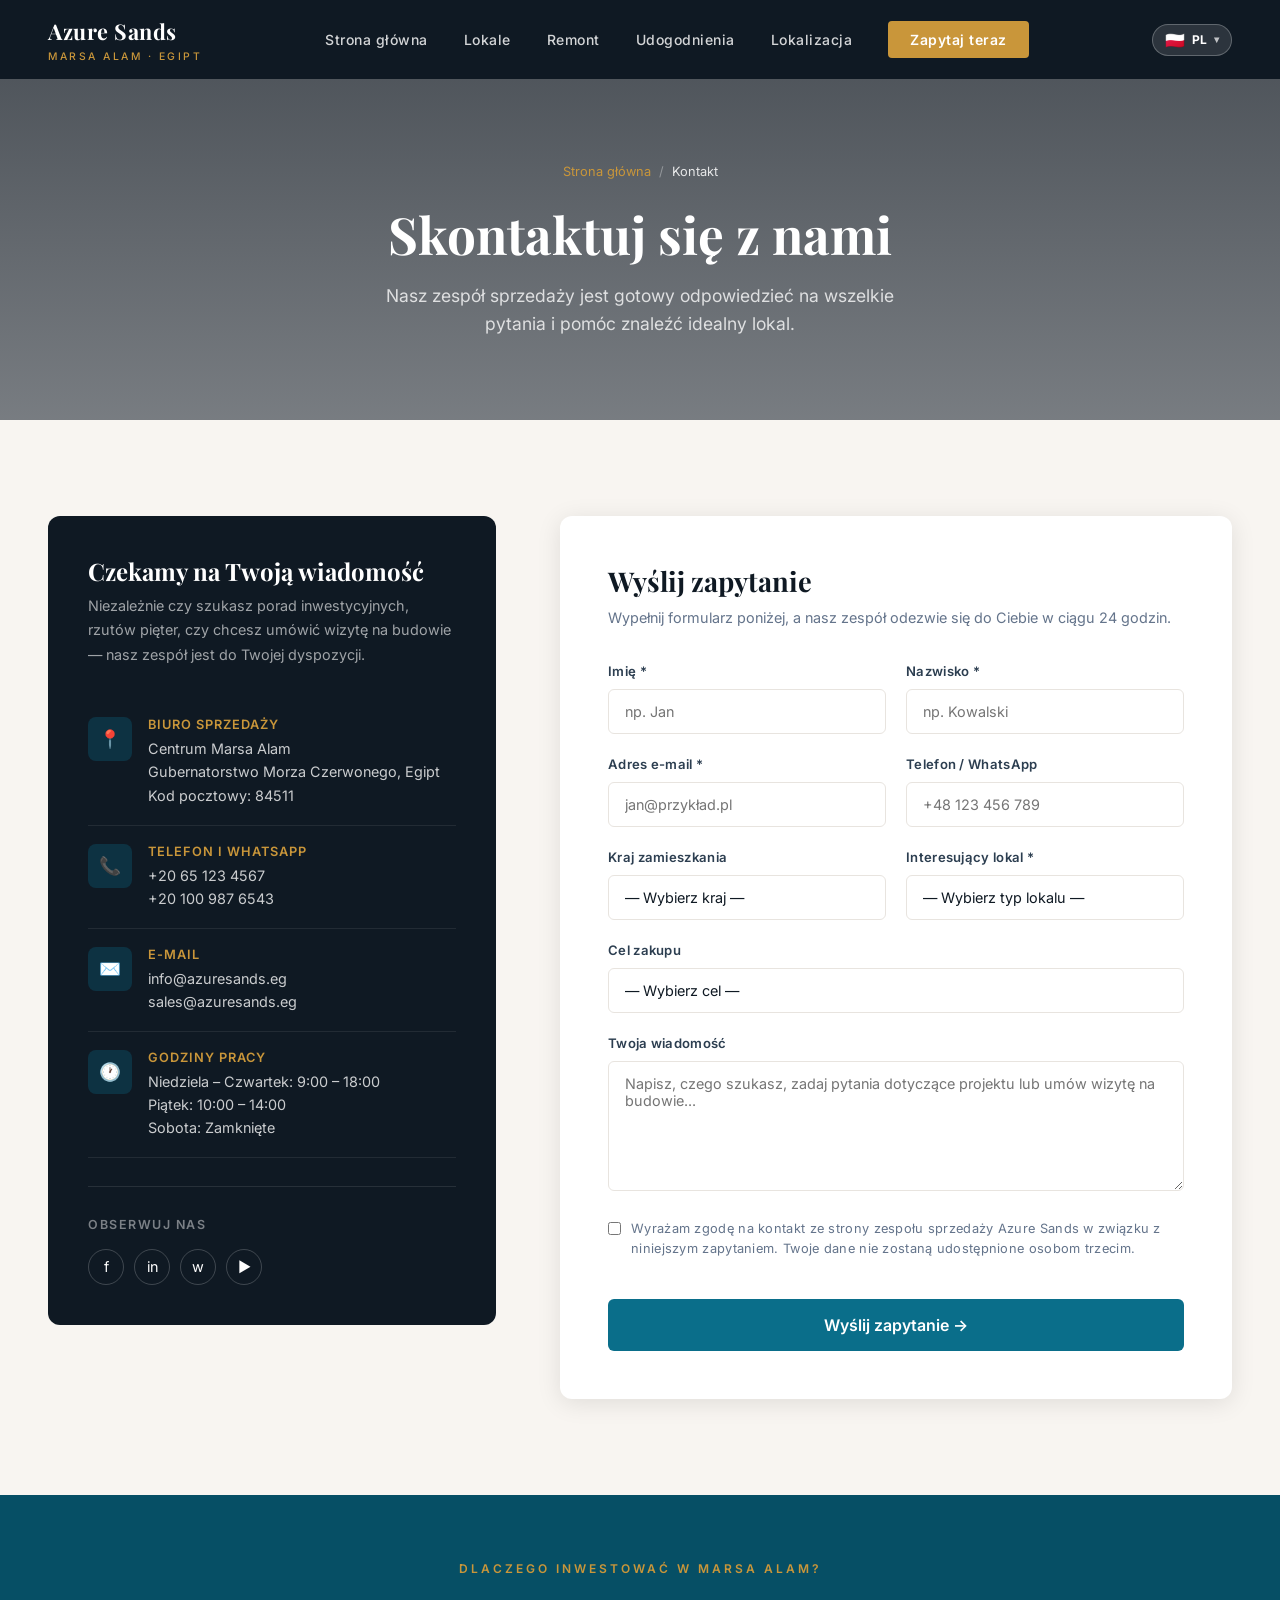
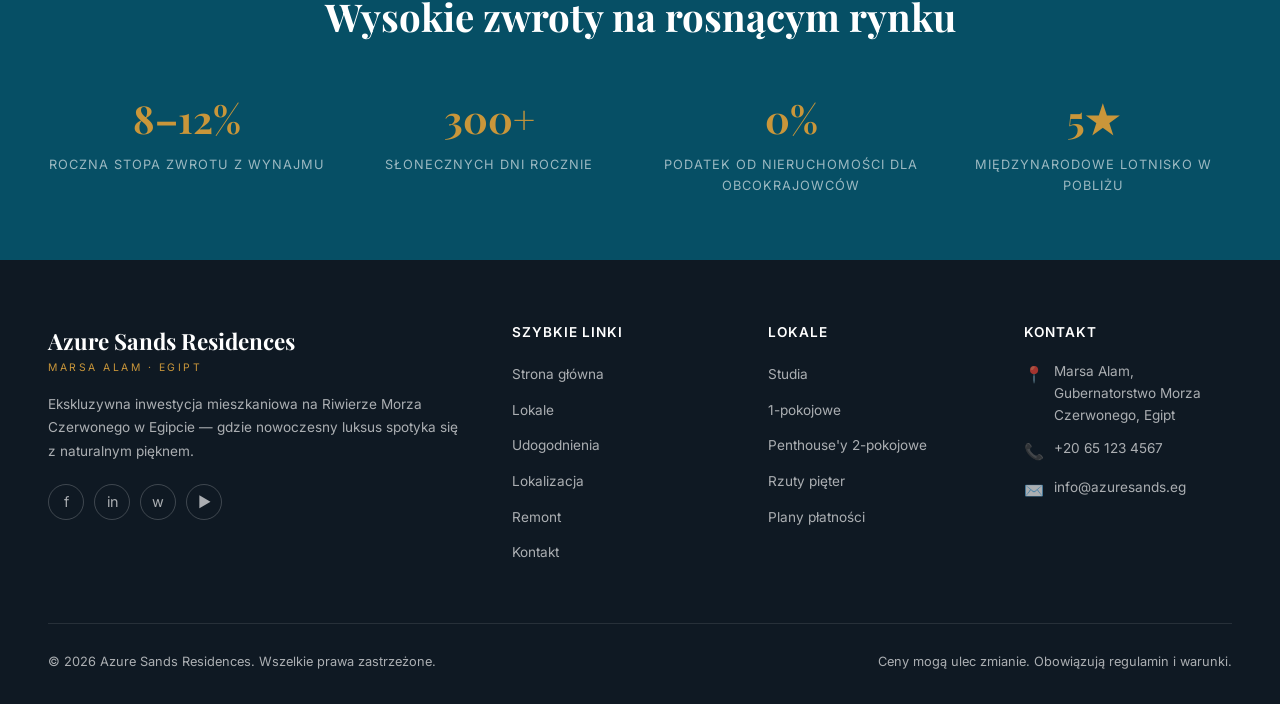
==== commit 8e3adfdf: "Dodaj notatkę o stanie deweloperskim i stronę wykończenia wnętrz - Dodano baner 'Stan deweloperski' " ====
--- a/contact.html
+++ b/contact.html
@@ -18,6 +18,7 @@
     <ul class="nav-links">
       <li><a href="index.html" data-i18n="nav.home">Strona główna</a></li>
       <li><a href="units.html" data-i18n="nav.units">Lokale</a></li>
+      <li><a href="remont.html">Remont</a></li>
       <li><a href="index.html#amenities" data-i18n="nav.amenities">Udogodnienia</a></li>
       <li><a href="location.html" data-i18n="nav.location">Lokalizacja</a></li>
       <li><a href="contact.html" class="nav-cta active" data-i18n="nav.cta">Zapytaj teraz</a></li>
@@ -252,6 +253,7 @@
           <li><a href="units.html" data-i18n="nav.units">Lokale</a></li>
           <li><a href="index.html#amenities" data-i18n="nav.amenities">Udogodnienia</a></li>
           <li><a href="location.html" data-i18n="nav.location">Lokalizacja</a></li>
+          <li><a href="remont.html">Remont</a></li>
           <li><a href="contact.html" data-i18n="footer.col3">Kontakt</a></li>
         </ul>
       </div>
